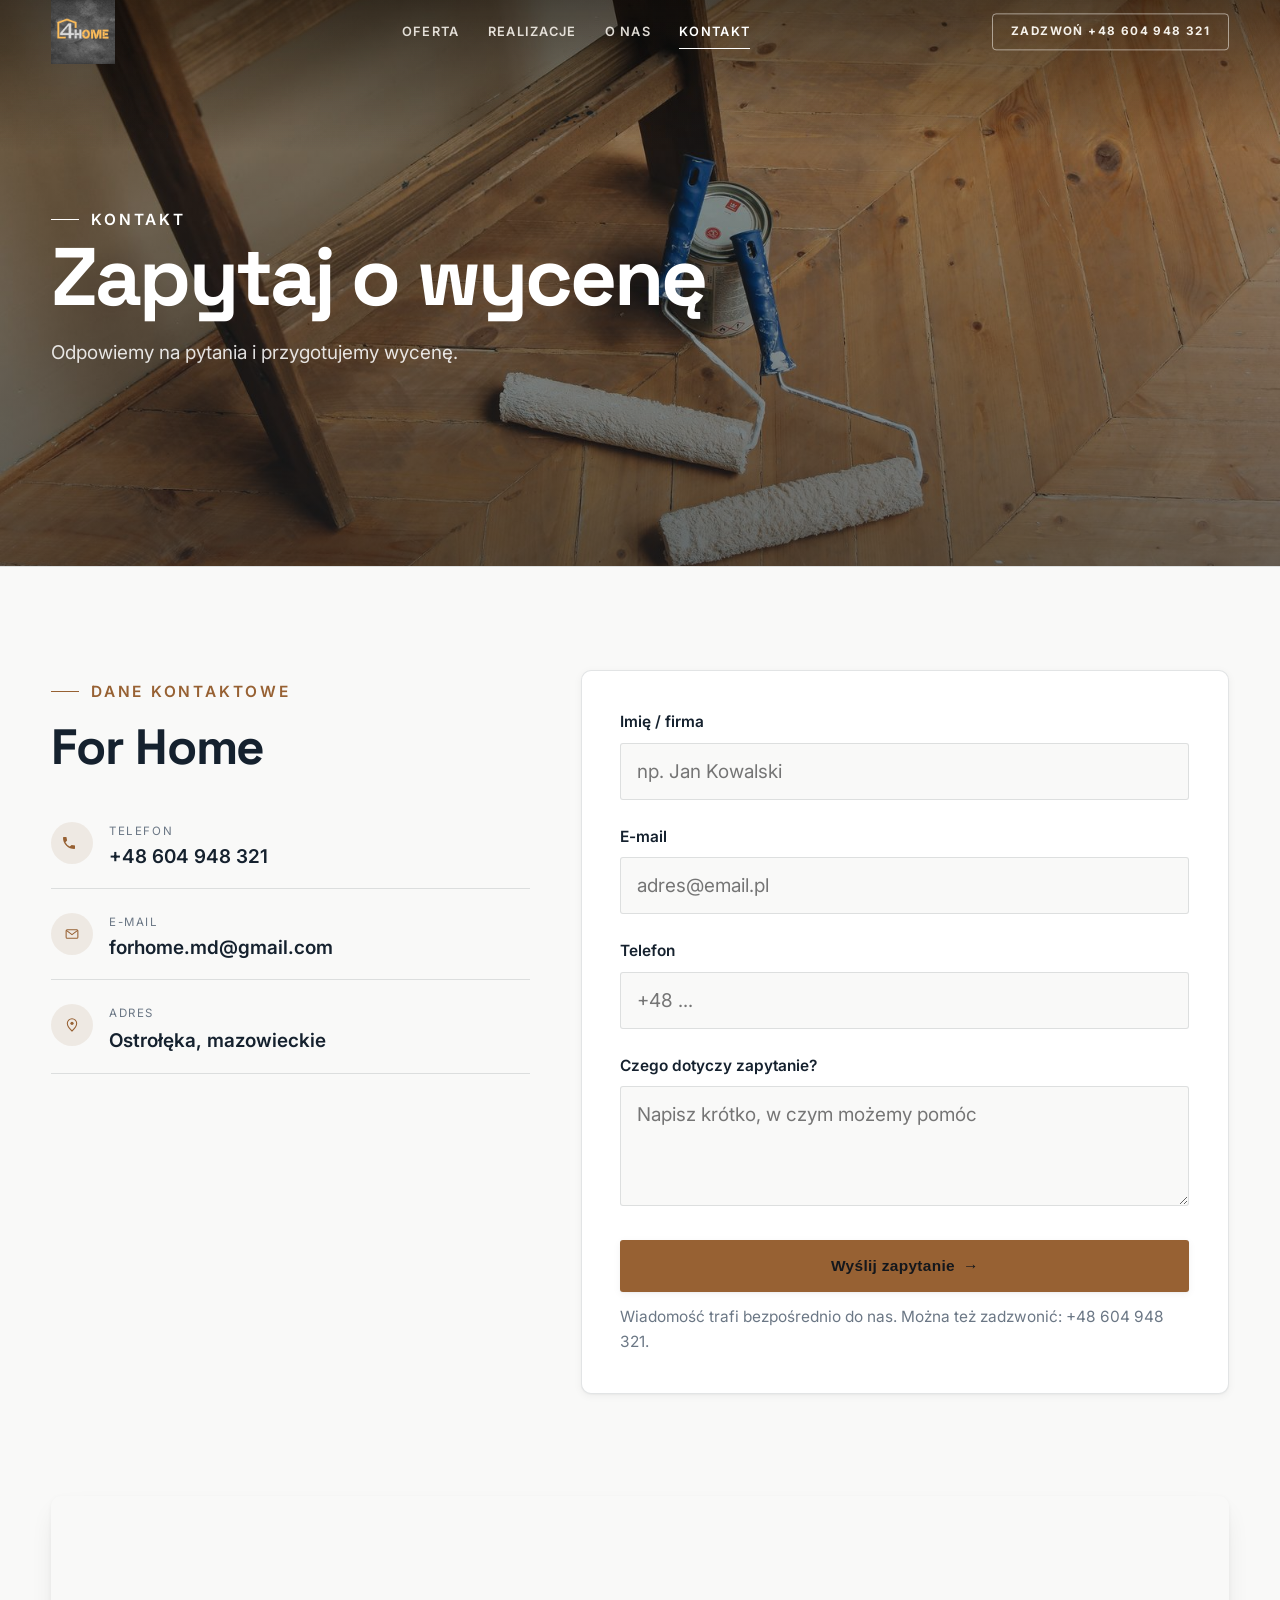
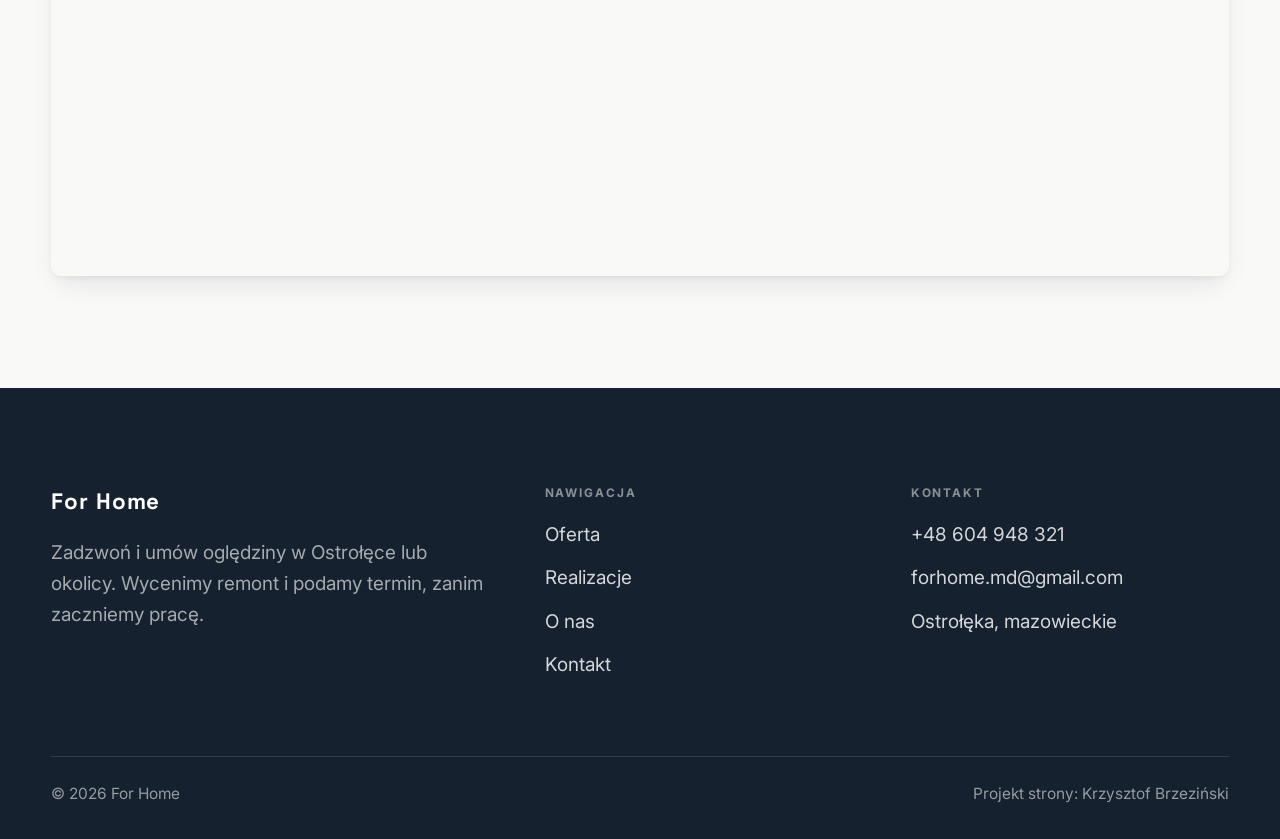
==== kontakt.html @ b2cbcea8 "Demo strony For Home - remonty i wykończenia wnętrz (Ostrołęka)" ====
<!DOCTYPE html>
<html lang="pl">
<head>
<meta charset="UTF-8">
<meta name="viewport" content="width=device-width, initial-scale=1.0">
<title>Kontakt - For Home</title>
<meta name="description" content="Kontakt For Home - Ostrołęka, mazowieckie">
<link rel="preconnect" href="https://fonts.googleapis.com">
<link rel="preconnect" href="https://fonts.gstatic.com" crossorigin>
<link href="https://fonts.googleapis.com/css2?family=Space+Grotesk:wght@500;600;700&family=Inter:wght@400;500;600&display=swap" rel="stylesheet">
<link rel="stylesheet" href="assets/styles.css">
</head>
<body>

<header class="nav">
  <div class="wrap nav-inner">
    <a class="brand brand-has-logo" href="index.html"><img class="brand-logo" src="img/logo.png" alt="For Home"></a>
    <nav class="nav-links">
      <a href="oferta.html">Oferta</a>
      <a href="realizacje.html">Realizacje</a>
      <a href="o-nas.html">O nas</a>
      <a href="kontakt.html" class="active">Kontakt</a>
      <a href="tel:+48604948321" class="btn btn-accent">Zadzwoń +48 604 948 321</a>
    </nav>
    <button class="nav-toggle" aria-label="Menu"><span></span><span></span><span></span></button>
  </div>
</header>

<section class="pagehead">
  <img src="img/g5.jpg" alt="For Home - Zapytaj o wycenę">
  <div class="wrap">
    <span class="eyebrow">Kontakt</span>
    <h1>Zapytaj o wycenę</h1>
    <p>Odpowiemy na pytania i przygotujemy wycenę.</p>
  </div>
</section>
<section>
  <div class="wrap contact-grid">
    <div class="reveal">
      <span class="eyebrow">Dane kontaktowe</span>
      <h2 style="margin:var(--space-4) 0 var(--space-6)">For Home</h2>
      <div class="info-list">
        <div class="info-row"><div class="ic"><svg class="ico-tel" width="16" height="16" viewBox="0 0 24 24" fill="none" aria-hidden="true"><path d="M6.6 10.8a15.5 15.5 0 0 0 6.6 6.6l2.2-2.2a1 1 0 0 1 1-.24 11.4 11.4 0 0 0 3.6.58 1 1 0 0 1 1 1V20a1 1 0 0 1-1 1A17 17 0 0 1 3 4a1 1 0 0 1 1-1h3.5a1 1 0 0 1 1 1c0 1.25.2 2.46.58 3.6a1 1 0 0 1-.25 1l-2.23 2.2Z" fill="currentColor"/></svg></div><div><div class="lbl">Telefon</div><a class="val" href="tel:+48604948321">+48 604 948 321</a></div></div>
        <div class="info-row"><div class="ic"><svg class="ico-mail" width="16" height="16" viewBox="0 0 24 24" fill="none" aria-hidden="true"><rect x="3.2" y="5.5" width="17.6" height="13" rx="1.6" stroke="currentColor" stroke-width="1.6"/><path d="M4 7l8 6 8-6" stroke="currentColor" stroke-width="1.6" stroke-linecap="round" stroke-linejoin="round"/></svg></div><div><div class="lbl">E-mail</div><a class="val" href="mailto:forhome.md@gmail.com">forhome.md@gmail.com</a></div></div>
        <div class="info-row"><div class="ic"><svg class="ico-pin" width="16" height="16" viewBox="0 0 24 24" fill="none" aria-hidden="true"><path d="M12 21s7-6.1 7-11.5A7 7 0 0 0 5 9.5C5 14.9 12 21 12 21Z" stroke="currentColor" stroke-width="1.6" fill="none"/><circle cx="12" cy="9.5" r="2.4" fill="currentColor"/></svg></div><div><div class="lbl">Adres</div><div class="val">Ostrołęka, mazowieckie</div></div></div>
      </div>
    </div>
    <div class="reveal">
      <form class="form" action="https://formsubmit.co/forhome.md@gmail.com" method="POST">
        <input type="hidden" name="_subject" value="Zapytanie ze strony For Home">
        <input type="hidden" name="_captcha" value="false">
        <input type="hidden" name="_template" value="table">
        <div class="fld"><label for="name">Imię / firma</label><input id="name" name="name" type="text" placeholder="np. Jan Kowalski" required></div>
        <div class="fld"><label for="email">E-mail</label><input id="email" name="email" type="email" placeholder="adres@email.pl" required></div>
        <div class="fld"><label for="phone">Telefon</label><input id="phone" name="phone" type="tel" placeholder="+48 ..."></div>
        <div class="fld"><label for="msg">Czego dotyczy zapytanie?</label><textarea id="msg" name="message" placeholder="Napisz krótko, w czym możemy pomóc" required></textarea></div>
        <button type="submit" class="btn btn-accent" style="width:100%;justify-content:center">Wyślij zapytanie <span class="arr">→</span></button>
        <p class="note">Wiadomość trafi bezpośrednio do nas. Można też zadzwonić: +48 604 948 321.</p>
      </form>
    </div>
  </div>
</section>
<section style="padding-top:0">
  <div class="wrap reveal">
    <iframe class="map" title="For Home - Ostrołęka" src="https://maps.google.com/maps?q=For%20Home%20Ostro%C5%82%C4%99ka&z=15&output=embed" loading="lazy" referrerpolicy="no-referrer-when-downgrade"></iframe>
  </div>
</section>

<footer>
  <div class="wrap">
    <div class="foot-grid">
      <div class="foot-brand">
        <div class="name">For Home</div>
        <p>Zadzwoń i umów oględziny w Ostrołęce lub okolicy. Wycenimy remont i podamy termin, zanim zaczniemy pracę.</p>
      </div>
      <div class="foot-col">
        <h4>Nawigacja</h4>
        <a href="oferta.html">Oferta</a>
        <a href="realizacje.html">Realizacje</a>
        <a href="o-nas.html">O nas</a>
        <a href="kontakt.html">Kontakt</a>
      </div>
      <div class="foot-col">
        <h4>Kontakt</h4>
        <a href="tel:+48604948321">+48 604 948 321</a>
        <a href="mailto:forhome.md@gmail.com">forhome.md@gmail.com</a>
        <p>Ostrołęka, mazowieckie</p>
      </div>
    </div>
    <div class="foot-bot">
      <span>© 2026 For Home</span>
      <span>Projekt strony: Krzysztof Brzeziński</span>
    </div>
  </div>
</footer>
<div class="sticky-call"><a class="sc-call" href="tel:+48604948321"><svg class="ico-tel" width="16" height="16" viewBox="0 0 24 24" fill="none" aria-hidden="true"><path d="M6.6 10.8a15.5 15.5 0 0 0 6.6 6.6l2.2-2.2a1 1 0 0 1 1-.24 11.4 11.4 0 0 0 3.6.58 1 1 0 0 1 1 1V20a1 1 0 0 1-1 1A17 17 0 0 1 3 4a1 1 0 0 1 1-1h3.5a1 1 0 0 1 1 1c0 1.25.2 2.46.58 3.6a1 1 0 0 1-.25 1l-2.23 2.2Z" fill="currentColor"/></svg> Zadzwoń</a><a class="sc-quote" href="kontakt.html">Bezpłatna wycena</a></div>

<script src="assets/main.js"></script>
</body>
</html>
---- assets/styles.css ----
/* ============================================================
   STOLBASZ — premium, architektoniczny B2B fit-out
   Jasna paleta, zero brązu. System wg premium-web-craft.
   Projekt strony: Krzysztof Brzeziński
   ============================================================ */

:root{
  /* PALETA — jasna, architektoniczna, chłodna */
  --paper:#F4F6F8;          /* główne tło */
  --paper-2:#E7EBEF;        /* sekcje alternatywne (chłodny jasny szary) */
  --paper-3:#E7EBEF;        /* delikatne wypełnienia */
  --ink:#15212E;            /* tekst główny — chłodny grafit */
  --ink-soft:#243443;       /* nagłówki drugorzędne */
  --muted:#6B7785;          /* tekst poboczny */
  --line:rgba(21,33,46,.12);/* hairline */
  --accent:#E8A317;         /* stonowany petrol-slate — jedyny akcent */
  --accent-d:#C9870C;
  --accent-soft:rgba(232,163,23,.10);
  --dark:#15212E;           /* sekcje ciemne (stopka/CTA) */

  /* ODSTĘPY — skala 4/8 */
  --space-1:4px; --space-2:8px; --space-3:12px; --space-4:16px; --space-5:24px;
  --space-6:32px; --space-7:48px; --space-8:64px; --space-9:96px; --space-10:128px;

  /* TYPOGRAFIA — fluid clamp() (skala podbita 16.07.2026: większe, czytelniejsze litery — uwaga Adama) */
  --text-sm:clamp(.9rem,.87rem + .12vw,1rem);
  --text-base:clamp(1.08rem,1.04rem + .18vw,1.2rem);
  --text-lg:clamp(1.24rem,1.15rem + .34vw,1.44rem);
  --text-h3:clamp(1.34rem,1.22rem + .55vw,1.66rem);
  --text-h2:clamp(2.1rem,1.66rem + 2.1vw,3.1rem);
  --text-h1:clamp(2.9rem,2.1rem + 4vw,5.1rem);

  /* PROMIENIE — architektoniczne, raczej ostre */
  --r-sm:3px; --r-md:6px; --r-lg:10px;

  /* RUCH */
  --ease:cubic-bezier(.25,.46,.45,.94); --dur:.24s;

  /* CIENIE — miękkie, warstwowe */
  --sh-sm:0 1px 2px rgba(16,24,32,.04), 0 2px 8px rgba(16,24,32,.05);
  --sh-md:0 2px 6px rgba(16,24,32,.05), 0 12px 28px -8px rgba(16,24,32,.12);
  --sh-lg:0 6px 14px rgba(16,24,32,.07), 0 26px 56px -18px rgba(16,24,32,.22);

  --hairline:1px solid var(--line);

  --font-display:'Space Grotesk','Inter',sans-serif;
  --font-body:'Inter',sans-serif;
}

*{box-sizing:border-box;margin:0;padding:0}
html{scroll-behavior:smooth}
body{
  font-family:var(--font-body);
  font-size:var(--text-base);
  line-height:1.65;
  color:var(--ink);
  background:var(--paper);
  -webkit-font-smoothing:antialiased;
  text-rendering:optimizeLegibility;
}
img{max-width:100%;display:block}
a{color:inherit;text-decoration:none}

.wrap{width:min(92%,1180px);margin-inline:auto}
section{padding-block:clamp(52px,6.5vw,96px)}

h1,h2,h3{font-family:var(--font-display);font-weight:700;line-height:1.08;letter-spacing:-.02em;color:var(--ink)}
h1{font-size:var(--text-h1);letter-spacing:-.035em}
h2{font-size:var(--text-h2);letter-spacing:-.025em}
h3{font-size:var(--text-h3)}
p{max-width:65ch}

.eyebrow{
  font-family:var(--font-body);
  font-size:var(--text-sm);
  font-weight:600;
  letter-spacing:.18em;
  text-transform:uppercase;
  color:var(--accent);
  display:inline-flex;align-items:center;gap:var(--space-3);
}
.eyebrow::before{content:"";width:28px;height:1px;background:var(--accent);display:inline-block}

.muted{color:var(--muted)}
.lead{font-size:var(--text-lg);line-height:1.55;color:var(--ink-soft);max-width:50ch}

/* ---------- BUTTONS ---------- */
.btn{
  display:inline-flex;align-items:center;gap:var(--space-2);
  font-weight:600;font-size:var(--text-sm);letter-spacing:.02em;
  padding:var(--space-4) var(--space-6);
  border-radius:var(--r-sm);
  transition:transform var(--dur) var(--ease),box-shadow var(--dur) var(--ease),background var(--dur) var(--ease);
  cursor:pointer;border:1px solid transparent;
}
.btn-accent{background:var(--accent);color:#fff;box-shadow:var(--sh-sm)}
.btn-accent:hover{background:var(--accent-d);transform:translateY(-2px);box-shadow:var(--sh-md)}
.btn-accent:active{transform:translateY(0);box-shadow:var(--sh-sm)}
.btn-ghost{background:transparent;color:var(--ink);border-color:var(--line)}
.btn-ghost:hover{border-color:var(--accent);color:var(--accent);transform:translateY(-2px)}
.btn-light{background:#fff;color:var(--ink);box-shadow:var(--sh-sm)}
.btn-light:hover{transform:translateY(-2px);box-shadow:var(--sh-md)}
.btn .arr{transition:transform var(--dur) var(--ease)}
.btn:hover .arr{transform:translateX(4px)}

/* ---------- NAV ---------- */
.nav{
  position:sticky;top:0;z-index:50;
  background:color-mix(in srgb,var(--paper) 88%,transparent);
  backdrop-filter:saturate(140%) blur(10px);
  border-bottom:var(--hairline);
}
.nav-inner{display:flex;align-items:center;justify-content:space-between;height:72px}
.brand{display:flex;flex-direction:column;line-height:1}
.brand .name{font-family:var(--font-display);font-weight:800;font-size:1.35rem;letter-spacing:.04em}
.brand .sub{font-size:.62rem;letter-spacing:.34em;text-transform:uppercase;color:var(--muted);margin-top:5px}
.nav-links{display:flex;align-items:center;gap:var(--space-6)}
.nav-links a{font-size:var(--text-sm);font-weight:500;color:var(--ink-soft);position:relative;padding-block:4px;transition:color var(--dur) var(--ease)}
.nav-links a::after{content:"";position:absolute;left:0;bottom:0;width:0;height:1.5px;background:var(--accent);transition:width var(--dur) var(--ease)}
.nav-links a:hover,.nav-links a.active{color:var(--ink)}
.nav-links a:hover::after,.nav-links a.active::after{width:100%}
.nav-links .btn{padding:var(--space-2) var(--space-5)}
/* przyciski w nav: właściwy kolor (przebij .nav-links a) + bez podkreślenia */
.nav-links a.btn-accent{color:#fff}
.nav-links a.btn-ghost,.nav-links a.btn-light{color:var(--ink)}
.nav-links a.btn::after{display:none}
.nav-toggle{display:none;background:none;border:none;cursor:pointer;flex-direction:column;gap:5px;padding:8px}
.nav-toggle span{width:24px;height:2px;background:var(--ink);transition:var(--dur)}

/* ---------- HERO (split) ---------- */
.hero{position:relative;overflow:hidden;border-bottom:var(--hairline)}
.hero-grid{display:grid;grid-template-columns:1.05fr .95fr;gap:clamp(24px,4vw,60px);align-items:center;
  padding-block:clamp(36px,4.5vw,64px)}
.hero-copy .eyebrow{margin-bottom:var(--space-5)}
.hero-copy h1{margin-bottom:var(--space-5)}
.hero-copy .lead{margin-bottom:var(--space-7)}
.hero-actions{display:flex;flex-wrap:wrap;gap:var(--space-4)}
.hero-art{position:relative;aspect-ratio:4/3;border-radius:var(--r-lg);overflow:hidden;box-shadow:var(--sh-lg)}
.hero-art img{width:100%;height:100%;object-fit:cover}
.hero-art::after{content:"";position:absolute;inset:0;background:linear-gradient(180deg,transparent 55%,rgba(18,24,28,.28))}
.hero-badge{position:absolute;left:var(--space-5);bottom:var(--space-5);z-index:2;
  background:rgba(252,252,251,.94);backdrop-filter:blur(4px);
  border-radius:var(--r-md);padding:var(--space-4) var(--space-5);box-shadow:var(--sh-md);max-width:78%}
.hero-badge strong{display:block;font-family:var(--font-display);font-size:1rem;letter-spacing:-.01em}
.hero-badge span{font-size:var(--text-sm);color:var(--muted)}

/* ---------- HERO duży / kinowy (strona główna) ---------- */
.hero-cine{position:relative;min-height:clamp(560px,82vh,840px);min-height:clamp(560px,82svh,840px);display:flex;align-items:center;overflow:hidden;border-bottom:var(--hairline)}
.hero-cine>img{position:absolute;inset:0;width:100%;height:100%;object-fit:cover;z-index:0}
.hero-cine::after{content:"";position:absolute;inset:0;z-index:1;
  background:linear-gradient(95deg,rgba(13,18,23,.86) 0%,rgba(13,18,23,.64) 32%,rgba(13,18,23,.24) 62%,rgba(13,18,23,.04) 100%)}
.hero-cine .wrap{position:relative;z-index:2;padding-block:var(--space-8)}
.hero-cine .hero-copy{max-width:660px}
.hero-cine .eyebrow{color:#fff;margin-bottom:var(--space-5)}
.hero-cine .eyebrow::before{background:#fff}
.hero-cine h1{color:#fff;margin-bottom:var(--space-5);font-size:clamp(2.9rem,2rem + 4.4vw,5.2rem)}
.hero-cine .lead{color:rgba(255,255,255,.92);max-width:48ch;margin-bottom:var(--space-7)}
.hero-cine .hero-actions{display:flex;flex-wrap:wrap;gap:var(--space-4)}
@media(max-width:680px){
  .hero-cine{min-height:clamp(520px,76vh,640px);min-height:clamp(520px,76svh,640px);align-items:flex-end}
  .hero-cine::after{background:linear-gradient(0deg,rgba(13,18,23,.9) 6%,rgba(13,18,23,.45) 55%,rgba(13,18,23,.25) 100%)}
  .hero-cine .wrap{padding-bottom:var(--space-9)}
}

/* full-bleed hero variant (podstrony) */
.pagehead{position:relative;min-height:46vh;min-height:46svh;display:flex;align-items:flex-end;overflow:hidden;border-bottom:var(--hairline)}
.pagehead img{position:absolute;inset:0;width:100%;height:100%;object-fit:cover}
.pagehead::after{content:"";position:absolute;inset:0;background:linear-gradient(180deg,rgba(18,24,28,.25),rgba(18,24,28,.62))}
.pagehead .wrap{position:relative;z-index:2;padding-block:var(--space-9);color:#fff}
.pagehead h1{color:#fff;max-width:18ch}
.pagehead .eyebrow{color:#fff}
.pagehead .eyebrow::before{background:#fff}
.pagehead p{color:rgba(255,255,255,.86);margin-top:var(--space-4);max-width:54ch}

/* ---------- STRIP (pasek skrótów / liczby) ---------- */
.strip{background:var(--dark);color:#fff}
.strip .wrap{display:grid;grid-template-columns:repeat(4,1fr);gap:var(--space-6);padding-block:var(--space-8)}
.strip .item .k{font-family:var(--font-display);font-size:clamp(1.6rem,1.2rem + 1.4vw,2.4rem);font-weight:800;letter-spacing:-.02em;color:#fff}
.strip .item .v{font-size:var(--text-sm);color:rgba(255,255,255,.66);margin-top:var(--space-2);line-height:1.45}
.strip .item{border-left:2px solid var(--accent);padding-left:var(--space-5)}

/* ---------- SECTION HEAD ---------- */
.head{max-width:48rem;margin-bottom:var(--space-8)}
.head.center{margin-inline:auto;text-align:center}
.head .eyebrow{margin-bottom:var(--space-4)}
.head h2{margin-bottom:var(--space-4)}
.head p{color:var(--muted);font-size:var(--text-lg);line-height:1.55}
.head.center p{margin-inline:auto}

/* ---------- INTRO SPLIT ---------- */
.split{display:grid;grid-template-columns:.92fr 1.08fr;gap:clamp(28px,5vw,80px);align-items:center}
.split.rev{grid-template-columns:1.08fr .92fr}
.split.rev .split-art{order:-1}
.split-art{position:relative;aspect-ratio:5/4;border-radius:var(--r-lg);overflow:hidden;box-shadow:var(--sh-lg)}
.split-art img{width:100%;height:100%;object-fit:cover}
.split-copy h2{margin-bottom:var(--space-5)}
.split-copy p+p{margin-top:var(--space-4)}
.split-copy .btn{margin-top:var(--space-6)}

/* ---------- SERVICES (zakres) ---------- */
.svc-grid{display:grid;grid-template-columns:repeat(auto-fit,minmax(280px,1fr));gap:var(--space-5)}
.svc{background:#fff;border:var(--hairline);border-radius:var(--r-md);padding:var(--space-7) var(--space-6);
  transition:transform var(--dur) var(--ease),box-shadow var(--dur) var(--ease),border-color var(--dur) var(--ease);
  position:relative;overflow:hidden}
.svc::before{content:"";position:absolute;left:0;top:0;width:3px;height:0;background:var(--accent);transition:height var(--dur) var(--ease)}
.svc:hover{transform:translateY(-4px);box-shadow:var(--sh-md);border-color:transparent}
.svc:hover::before{height:100%}
.svc .ic{font-family:var(--font-display);font-size:.8rem;font-weight:700;letter-spacing:.12em;color:var(--accent);margin-bottom:var(--space-4)}
.svc h3{margin-bottom:var(--space-3);font-size:1.22rem}
.svc p{color:var(--muted);font-size:var(--text-base);line-height:1.6}

/* big detailed service rows */
.svc-row{display:grid;grid-template-columns:.8fr 1.2fr;gap:clamp(20px,4vw,60px);align-items:center;padding-block:var(--space-8)}
.svc-row+.svc-row{border-top:var(--hairline)}
.svc-row.rev{grid-template-columns:1.2fr .8fr}
.svc-row.rev .svc-row-art{order:-1}
.svc-row-art{aspect-ratio:4/3;border-radius:var(--r-md);overflow:hidden;box-shadow:var(--sh-md)}
.svc-row-art img{width:100%;height:100%;object-fit:cover}
.svc-row h3{font-size:1.5rem;margin-bottom:var(--space-4)}
.svc-row .num{font-family:var(--font-display);font-size:.85rem;font-weight:700;letter-spacing:.14em;color:var(--accent);display:block;margin-bottom:var(--space-3)}
.svc-row ul{list-style:none;margin-top:var(--space-4);display:flex;flex-direction:column;gap:var(--space-2)}
.svc-row li{position:relative;padding-left:var(--space-5);color:var(--muted);font-size:var(--text-base)}
.svc-row li::before{content:"";position:absolute;left:0;top:.62em;width:8px;height:1px;background:var(--accent)}

/* ---------- GALLERY (realizacje) ---------- */
.gallery{display:grid;grid-template-columns:repeat(12,1fr);gap:var(--space-4);grid-auto-rows:200px}
/* GALERIA MASONRY — pionowe zdjęcia (portrety beauty/wellness) bez przycinania: kolumny, height auto */
.gallery-masonry{column-count:3;column-gap:var(--space-4)}
@media(max-width:900px){.gallery-masonry{column-count:2}}
@media(max-width:560px){.gallery-masonry{column-count:1}}
.gallery-masonry .m-tile{break-inside:avoid;margin:0 0 var(--space-4);padding:0;position:relative;overflow:hidden;border-radius:var(--r-md);border:1px solid var(--line)}
.gallery-masonry .m-tile img{width:100%;height:auto;display:block}
.gallery-masonry .m-tile .cap{position:absolute;left:0;right:0;bottom:0;padding:var(--space-4);color:#fff;background:linear-gradient(0deg,rgba(0,0,0,.55),transparent);font-size:var(--text-sm)}
.gallery-masonry .m-tile .cap small{display:block;font-weight:400;opacity:.78;letter-spacing:.04em;text-transform:uppercase;font-size:.66rem;margin-top:3px}
.tile{position:relative;overflow:hidden;border-radius:var(--r-md);box-shadow:var(--sh-sm);
  transition:transform var(--dur) var(--ease),box-shadow var(--dur) var(--ease)}
.tile img{width:100%;height:100%;object-fit:cover;transition:transform .6s var(--ease)}
.tile:hover{box-shadow:var(--sh-md)}
.tile:hover img{transform:scale(1.05)}
.tile .cap{position:absolute;left:0;right:0;bottom:0;padding:var(--space-5) var(--space-4) var(--space-4);
  background:linear-gradient(transparent,rgba(18,24,28,.78));color:#fff;
  font-size:var(--text-sm);font-weight:600;letter-spacing:.01em;
  opacity:0;transform:translateY(8px);transition:var(--dur) var(--ease)}
.tile:hover .cap{opacity:1;transform:translateY(0)}
.tile .cap small{display:block;font-weight:400;opacity:.78;letter-spacing:.04em;text-transform:uppercase;font-size:.66rem;margin-top:3px}
/* bento spans */
.t-wide{grid-column:span 6}
.t-tall{grid-column:span 6;grid-row:span 2}
.t-std{grid-column:span 6}
.t-third{grid-column:span 4}
.t-two3{grid-column:span 8}

/* ---------- TRUST / WIARYGODNOŚĆ ---------- */
.trust{background:var(--paper-2)}
.trust-grid{display:grid;grid-template-columns:repeat(auto-fit,minmax(240px,1fr));gap:var(--space-5);margin-top:var(--space-7)}
.trust-card{background:#fff;border-radius:var(--r-md);padding:var(--space-7) var(--space-6);box-shadow:var(--sh-sm);border-top:3px solid var(--accent)}
.trust-card .big{font-family:var(--font-display);font-size:clamp(1.8rem,1.3rem + 1.6vw,2.6rem);font-weight:800;letter-spacing:-.02em;color:var(--ink);line-height:1}
.trust-card h3{font-size:1.12rem;margin:var(--space-3) 0 var(--space-2)}
.trust-card p{color:var(--muted);font-size:var(--text-base);line-height:1.55}

/* ---------- CTA band ---------- */
.cta{background:var(--dark);color:#fff;position:relative;overflow:hidden}
.cta .wrap{display:grid;grid-template-columns:1.4fr .6fr;gap:var(--space-7);align-items:center;position:relative;z-index:2}
.cta h2{color:#fff;max-width:20ch}
.cta p{color:rgba(255,255,255,.74);margin-top:var(--space-4)}
.cta-actions{display:flex;flex-direction:column;gap:var(--space-3);align-items:flex-start}
.cta::before{content:"";position:absolute;right:-80px;top:-80px;width:360px;height:360px;border-radius:50%;
  background:radial-gradient(circle,var(--accent-soft),transparent 70%)}

/* ---------- CONTACT ---------- */
.contact-grid{display:grid;grid-template-columns:.85fr 1.15fr;gap:clamp(28px,4vw,56px);align-items:start}
.info-list{display:flex;flex-direction:column;gap:var(--space-2)}
.info-row{display:flex;gap:var(--space-4);align-items:flex-start;padding-block:var(--space-4);border-bottom:var(--hairline)}
.info-row .ic{flex:none;width:42px;height:42px;display:grid;place-items:center;border-radius:50%;
  background:var(--accent-soft);color:var(--accent);font-size:1.05rem}
.info-row .lbl{font-size:.72rem;letter-spacing:.14em;text-transform:uppercase;color:var(--muted)}
.info-row .val{font-weight:600;font-size:var(--text-base);margin-top:2px}
.info-row a.val:hover{color:var(--accent)}
.map{border:none;border-radius:var(--r-lg);box-shadow:var(--sh-md);width:100%;height:100%;min-height:380px;filter:grayscale(.2) contrast(1.02)}
.form{background:#fff;border:var(--hairline);border-radius:var(--r-lg);padding:clamp(24px,3vw,40px);box-shadow:var(--sh-sm)}
.form .fld{margin-bottom:var(--space-5)}
.form label{display:block;font-size:var(--text-sm);font-weight:600;margin-bottom:var(--space-2)}
.form input,.form textarea{width:100%;font-family:inherit;font-size:var(--text-base);color:var(--ink);
  padding:var(--space-4);border:var(--hairline);border-radius:var(--r-sm);background:var(--paper);transition:border-color var(--dur)}
.form input:focus,.form textarea:focus{outline:none;border-color:var(--accent);background:#fff}
.form textarea{resize:vertical;min-height:120px}
.form .note{font-size:var(--text-sm);color:var(--muted);margin-top:var(--space-3)}

/* ---------- FOOTER ---------- */
footer{background:var(--dark);color:#fff;padding-block:var(--space-9) var(--space-6)}
.foot-grid{display:grid;grid-template-columns:1.4fr 1fr 1fr;gap:var(--space-7);margin-bottom:var(--space-8)}
.foot-brand .name{font-family:var(--font-display);font-weight:800;font-size:1.4rem;letter-spacing:.04em}
.foot-brand p{color:rgba(255,255,255,.62);margin-top:var(--space-4);font-size:var(--text-base);max-width:38ch}
.foot-col h4{font-size:.74rem;letter-spacing:.16em;text-transform:uppercase;color:rgba(255,255,255,.5);margin-bottom:var(--space-4)}
.foot-col a,.foot-col p{display:block;color:rgba(255,255,255,.82);font-size:var(--text-base);margin-bottom:var(--space-3)}
.foot-col a:hover{color:#fff}
.foot-bot{border-top:1px solid rgba(255,255,255,.12);padding-top:var(--space-5);display:flex;justify-content:space-between;flex-wrap:wrap;gap:var(--space-3);
  font-size:var(--text-sm);color:rgba(255,255,255,.55)}
.foot-bot a:hover{color:#fff}

/* ---------- REVEAL ---------- */
.reveal{opacity:0;transform:translateY(22px);transition:opacity .6s var(--ease),transform .6s var(--ease)}
.reveal.in{opacity:1;transform:none}

/* ---------- RESPONSIVE ---------- */
@media(max-width:920px){
  .hero-grid,.split,.split.rev,.svc-row,.svc-row.rev,.cta .wrap,.contact-grid,.foot-grid{grid-template-columns:1fr}
  .split.rev .split-art,.svc-row.rev .svc-row-art{order:0}
  .hero-art{aspect-ratio:16/10;max-height:420px}
  .strip .wrap{grid-template-columns:repeat(2,1fr);gap:var(--space-7)}
  .gallery{grid-auto-rows:180px}
  .t-wide,.t-tall,.t-std,.t-third,.t-two3{grid-column:span 6}
  .t-tall{grid-row:span 1}
  .cta-actions{flex-direction:row;flex-wrap:wrap}
  .foot-grid{gap:var(--space-6)}
}
@media(max-width:680px){
  .nav-links{position:fixed;inset:72px 0 auto 0;background:var(--paper);flex-direction:column;align-items:stretch;
    gap:0;padding:var(--space-4) 6%;border-bottom:var(--hairline);box-shadow:var(--sh-md);
    transform:translateY(-120%);transition:transform var(--dur) var(--ease)}
  .nav-links.open{transform:translateY(0)}
  .nav-links a{padding-block:var(--space-4);border-bottom:var(--hairline)}
  .nav-links .btn{margin-top:var(--space-3);justify-content:center}
  .nav-toggle{display:flex}
  .strip .wrap{grid-template-columns:1fr}
  .gallery{grid-template-columns:repeat(6,1fr)}
  .foot-grid{grid-template-columns:1fr}
}
@media(prefers-reduced-motion:reduce){
  *{animation-duration:.01ms!important;transition:none!important}
  .reveal{opacity:1!important;transform:none!important}
  html{scroll-behavior:auto}
}

/* ============================================================
   PREMIUM LAYER — destylat deep-researchu branż (anty-AI, spokój).
   Zmienne STOLBASZ (--accent/--ink/--paper/--line/--dark). Ruch ledwo
   zauważalny, krzywa cubic-bezier(.16,.84,.44,1); prefers-reduced-motion
   pokryte blanketem wyżej. Karty hairline zamiast cieni = #1 sygnał „nie-AI".
   ============================================================ */

/* więcej oddechu między sekcjami (liderzy: 110-130px) */
section{padding-block:clamp(64px,8vw,128px)}

/* 1) Aksamitny reveal — dłuższa, miękka krzywa zamiast „skoku" */
.reveal{transition:opacity .9s cubic-bezier(.16,.84,.44,1),transform .9s cubic-bezier(.16,.84,.44,1);will-change:opacity,transform}
/* stagger TYLKO w galerii (tam pozycja = porządek dzieci) */
.gallery .reveal:nth-child(2){transition-delay:.07s}
.gallery .reveal:nth-child(3){transition-delay:.14s}
.gallery .reveal:nth-child(4){transition-delay:.21s}
.gallery .reveal:nth-child(5){transition-delay:.28s}
.gallery .reveal:nth-child(6){transition-delay:.35s}

/* 2) Hero STATYCZNY na .hero-cine — Ken Burns CAŁKIEM WYŁĄCZONY 26.06 (3. zgłoszenie Szymona).
   GENEZA: animowanie scale na <img> hero z teksturami (cegły/framugi) re-samplinguje obraz
   klatka po klatce → na części ekranów drobne drganie/shimmer = „heroshot się trzęsie".
   translateY usunięto wcześniej, scale-only + will-change/GPU NIE wystarczyły do GWARANCJI gładkości.
   Krzysztof zażądał pewności („make sure, że błąd się nie pojawi") > efekt. Zero animacji = 0% drgania.
   Delikatny zoom zostaje TYLKO w pełnoekranowych hero gastro/studio (hg-bg/hs-bg — tło, inny
   mechanizm, chwalone, nigdy nie zgłaszane). NIE wracać do KB na .hero-cine bez realnego testu
   na sprzęcie klienta — to ryzyko regresji „trzęsienia”. */
/* BEZPIECZNY "wow" na hero = jednorazowy FADE-IN (opacity), nie zoom.
   opacity nie dotyka bitmapy → gładkie na KAŻDYM zdjęciu/ekranie/GPU, zero ryzyka migotania.
   Geometryczny ruch (scale/translate) na .hero-cine jest ZAKAZANY (bramka pilnuje). */
@keyframes heroFade{from{opacity:0}to{opacity:1}}
.hero-cine>img{transform:none;animation:heroFade 1.1s ease-out both}

/* 3) Akcentowy hairline pod nagłówkiem sekcji, który „rysuje się" przy wejściu */
.head h2{position:relative;padding-bottom:18px}
.head h2::after{content:"";position:absolute;left:0;bottom:0;height:1px;width:0;background:var(--accent);transition:width 1s cubic-bezier(.16,.84,.44,1) .15s}
.head.center h2::after{left:50%;transform:translateX(-50%)}
.head.reveal.in h2::after,.head.center.reveal.in h2::after{width:54px}

/* 4) Karty HAIRLINE zamiast cieni/zaokrągleń (najmocniejszy anty-AI detal) */
.svc{background:transparent;border:1px solid var(--line);border-radius:var(--r-sm);box-shadow:none}
.svc:hover{box-shadow:none;border-color:var(--accent);transform:translateY(-3px)}
.trust-card{background:transparent;box-shadow:none;border:1px solid var(--line);border-top:2px solid var(--accent);border-radius:var(--r-sm)}
.tile{box-shadow:none;border-radius:var(--r-sm)}
.tile:hover{box-shadow:none}

/* 5) Sticky-nav kondensuje się po przewinięciu (sygnał dopracowania) */
.nav{transition:box-shadow .4s ease,background .4s ease}
.nav.is-stuck{box-shadow:0 1px 0 var(--line),0 14px 30px -24px rgba(0,0,0,.45)}
.nav-inner{transition:height .35s var(--ease)}
.nav.is-stuck .nav-inner{height:60px}

/* 6) MANIFESTO — pełnoekranowy cytat-bohater (zastępuje generyczne „Dlaczego my") */
.manifesto{background:var(--paper-2);text-align:center}
.manifesto .wrap{max-width:60rem}
.manifesto p{font-family:var(--font-display);font-style:italic;font-size:clamp(1.6rem,1rem + 2.4vw,2.8rem);line-height:1.32;color:var(--ink-soft);margin-inline:auto;max-width:26ch;position:relative;padding-top:var(--space-8)}
.manifesto p::before{content:"";position:absolute;top:0;left:50%;transform:translateX(-50%);width:54px;height:1px;background:var(--accent)}
.manifesto p span{color:var(--accent);font-style:italic}

/* 7) GATEWAYS — 3 duże bramy-zdjęcia (zamiast paska menu usług) */
.gateways{display:grid;grid-template-columns:repeat(3,1fr);gap:var(--space-4)}
.gateway{position:relative;aspect-ratio:3/4;overflow:hidden;border-radius:var(--r-sm);display:block}
.gateway img{width:100%;height:100%;object-fit:cover;transition:transform .8s var(--ease),filter .5s var(--ease)}
.gateway::after{content:"";position:absolute;inset:0;background:linear-gradient(180deg,transparent 38%,rgba(18,24,28,.74))}
.gateway:hover img{transform:scale(1.05);filter:brightness(1.05)}
.gateway .g-ttl{position:absolute;left:0;right:0;bottom:0;z-index:2;padding:var(--space-6) var(--space-5);color:#fff;font-family:var(--font-display);font-size:1.45rem;letter-spacing:-.01em;line-height:1.15}
.gateway .g-ttl small{display:block;font-family:var(--font-body);font-size:var(--text-sm);font-weight:400;opacity:.82;letter-spacing:.03em;margin-top:5px}
@media(max-width:760px){.gateways{grid-template-columns:1fr}.gateway{aspect-ratio:16/10}}

/* 8) LOGO klienta w nagłówku (gdy podane --logo) */
/* 52px domyślnie (feedback Bartka 06.07.2026: 40px ginęło, uwaga padła 3x; ~56px sprawdzone na żywym demie anna-borowiec-makeup) */
.brand-logo{height:64px;width:auto;max-width:300px;object-fit:contain;display:block}
.nav.is-stuck .brand-logo{height:52px}
@media(max-width:680px){.brand-logo{height:46px;max-width:210px}}


/* === RWD: nagłówki na wąskich ekranach (dodane 17.07.2026 razem z fixem clamp) ===
   Po przywróceniu działania clamp() dolna granica --text-h1 (2.9rem) rozpychała
   dokument przy długich polskich słowach na telefonach. Tu ją zjeżdżamy. */
@media (max-width:560px){
  :root{
    --text-h1:clamp(1.9rem, 1.15rem + 4.4vw, 2.7rem);
    --text-h2:clamp(1.5rem, 1rem + 3vw, 2.1rem);
  }
  .hero-cine h1{font-size:clamp(1.9rem, 1.15rem + 4.4vw, 2.7rem)}
  h1,h2{overflow-wrap:break-word}
}

/* === rodzina: fachowcy === */
/* ============================================================
   RODZINA: FACHOWCY (hydraulik/elektryk/remont/brukarstwo/ogrodzenia)
   Doklejane NA WIERZCH base.css. Dziedziczy paletę/fonty skórki (trade/elektryk).
   Filozofia: telefon-bohater + zaufanie + „bezpłatna wycena". Spokój, nie krzyk.
   (count-up i podwójny iframe mapy świadomie pominięte - krytyka blueprintu.)
   ============================================================ */

/* --- PROCES - oś „jak pracujemy" (podpis rodziny, czego nie ma w meblach) --- */
.proces{background:var(--paper-2)}
.proces-line{list-style:none;display:grid;grid-template-columns:repeat(4,1fr);gap:var(--space-5);position:relative;margin:0;padding:0}
.proces-line li{position:relative;padding-top:var(--space-7)}
.proces-line li::before{content:"";position:absolute;top:14px;left:0;right:0;height:1px;background:var(--line)}
.proces-line li:last-child::before{right:50%}
.proces-line li:first-child::before{left:50%}
.proces-line li::after{content:"";position:absolute;top:9px;left:calc(50% - 6px);width:11px;height:11px;border-radius:50%;background:var(--accent);box-shadow:0 0 0 4px var(--paper-2)}
.proces-line .pno{font-family:var(--font-display);font-weight:800;font-size:1.5rem;color:var(--accent);letter-spacing:-.02em;display:block;margin-bottom:var(--space-3);text-align:center}
.proces-line h3{font-size:1.1rem;margin-bottom:var(--space-2);text-align:center}
.proces-line p{color:var(--muted);font-size:var(--text-sm);line-height:1.5;text-align:center;max-width:26ch;margin-inline:auto}
@media(max-width:820px){
  .proces-line{grid-template-columns:1fr;gap:0}
  .proces-line li{padding:var(--space-5) 0 var(--space-5) var(--space-7)}
  .proces-line li::before{left:5px;right:auto;top:0;bottom:0;width:1px;height:auto}
  .proces-line li:first-child::before,.proces-line li:last-child::before{left:5px;right:auto}
  .proces-line li::after{top:var(--space-6);left:0}
  .proces-line .pno,.proces-line h3,.proces-line p{text-align:left;margin-inline:0}
}

/* --- OBSZAR DZIAŁANIA - lokalność (chipy z REALNEGO miasta, bez drugiego iframe) --- */
.obszar .head{text-align:center;margin-inline:auto}
.obszar .head .eyebrow{justify-content:center}
.obszar-list{list-style:none;display:flex;flex-wrap:wrap;justify-content:center;gap:var(--space-3);margin:0;padding:0;max-width:60rem;margin-inline:auto}
.obszar-list li{border:1px solid var(--line);border-radius:999px;padding:var(--space-2) var(--space-5);
  font-size:var(--text-sm);font-weight:600;color:var(--ink-soft);transition:border-color .24s var(--ease),color .24s var(--ease)}
.obszar-list li:hover{border-color:var(--accent);color:var(--accent)}
.obszar-list li.is-home{background:var(--accent);border-color:var(--accent);color:#fff}

/* --- STICKY-CALL - dolny pasek mobile (najważniejszy konwerter tej rodziny) --- */
.sticky-call{display:none}
@media(max-width:820px){
  .sticky-call{display:grid;grid-template-columns:1fr 1fr;gap:1px;position:fixed;left:0;right:0;bottom:0;z-index:90;
    background:var(--line);box-shadow:0 -6px 20px -10px rgba(0,0,0,.4)}
  .sticky-call a{padding:15px 8px;text-align:center;font-weight:700;font-size:.95rem;letter-spacing:.01em}
  .sc-call{background:var(--accent);color:#fff}
  .sc-quote{background:var(--paper);color:var(--ink)}
  body{padding-bottom:56px}
}

/* --- Blok „Awaria? Dzwoń” (opcjonalny, hydraulik/elektryk) --- */
.awaria{background:var(--dark);color:#fff}
.awaria .wrap{display:flex;flex-wrap:wrap;align-items:center;justify-content:space-between;gap:var(--space-5);padding-block:var(--space-7)}
.awaria h3{color:#fff;font-size:clamp(1.3rem,1rem + 1.2vw,1.8rem)}
.awaria p{color:rgba(255,255,255,.72);margin-top:var(--space-2)}
.awaria .btn-accent{white-space:nowrap}

/* === CERTYFIKATY / CZYM PRACUJEMY (gated: renderuje sie tylko gdy brief poda certy/marki/gwarancja) - mocny lever dla dekarzy === */
.auto-marki .marki-list{display:flex;flex-wrap:wrap;justify-content:center;gap:clamp(.8rem,2.5vw,1.6rem);list-style:none;margin:var(--space-7) 0 0;padding:0}
.auto-marki .marki-list li{font-family:var(--font-display);text-transform:uppercase;letter-spacing:.12em;font-weight:600;
  font-size:clamp(.82rem,1.5vw,1rem);color:var(--ink-soft);padding:.5rem 1rem;border:1px solid var(--line);border-radius:var(--r-sm)}
.marki-gwar{text-align:center;color:var(--muted);font-size:var(--text-sm);margin-top:var(--space-6)}

/* ============================================================
   FAZA 3 - OSOBNY UKŁAD FACHOWCY (research wf_e4ed63db + krytyka z policzonym WCAG). Doklejane na wierzch.
   Tożsamość: ZAUFANIE + DUŻY TELEFON + DOWÓD. Dwublok hero (zdjęcie | lity panel), bezpośrednio, solidnie.
   ============================================================ */

/* --- P0 KONTRAST: bursztyn jako TEKST na jasnym = 2.0 FAIL (policzone). Naprawy (bursztyn->ciemny tekst / ink). --- */
.btn-accent{color:#14171c}                                  /* bursztyn + ciemny tekst = 8.28 PASS */
.sticky-call .sc-call{color:#14171c}                        /* sticky bursztyn + ciemny tekst */
.obszar-list li.is-home{background:var(--ink);border-color:var(--ink);color:#fff}  /* było bursztyn+biel 2.17 -> ink+biel 16.29 */
.proces-line .pno{color:var(--ink-soft)}                    /* numery procesu: było bursztyn 2.0 -> ink-soft (czytelne); kropka osi zostaje bursztyn (grafika) */

/* --- Ikona telefonu (uzywana w hero hf-phone-num; nav styluje silnik NAV NOBU) --- */
.ico-tel{vertical-align:-2px;margin-right:.3em}

/* === HERO FACHOWCY: dwublok (zdjęcie | lity panel ink). Zdjęcie = PIERWSZE dziecko (blur-guard + mobilny stack). STATYCZNE. === */
.hero-fach{display:grid;grid-template-columns:1fr minmax(0,46%);min-height:clamp(540px,76vh,740px);min-height:clamp(540px,76svh,740px)}
.hf-photo{width:100%;height:100%;object-fit:cover;display:block;background:var(--paper-2)}  /* img = PIERWSZE dziecko sekcji (blur-guard); EAGER, bez animacji (zero janku) */
.hf-panel{order:-1;background:var(--ink);color:#fff;display:flex;flex-direction:column;justify-content:center;
  padding:clamp(2.2rem,5vw,4.5rem) clamp(1.6rem,4vw,3.6rem)}
.hf-kicker{font-family:var(--font-display);font-weight:700;text-transform:uppercase;letter-spacing:.14em;
  font-size:clamp(.74rem,1.4vw,.9rem);color:var(--accent)}
.hf-title{color:#fff;font-family:var(--font-display);font-weight:800;line-height:1.05;letter-spacing:-.01em;
  font-size:clamp(1.9rem,1.4rem + 2vw,3rem);margin:var(--space-3) 0 var(--space-5)}
.hf-phone{display:inline-flex;flex-direction:column;gap:.15rem;margin-bottom:var(--space-5);width:fit-content}
.hf-phone-lab{font-size:.74rem;text-transform:uppercase;letter-spacing:.14em;color:rgba(255,255,255,.66)}
.hf-phone-num{font-family:var(--font-display);font-weight:800;color:#fff;font-variant-numeric:tabular-nums;white-space:nowrap;
  font-size:clamp(2rem,1.4rem + 2.2vw,2.9rem);line-height:1;display:inline-flex;align-items:center}
.hf-phone-num .ico-tel{width:.7em;height:.7em;color:var(--accent);margin-right:.35em}   /* ikona bursztyn, cyfry białe */
.hf-phone:hover .hf-phone-num{color:var(--accent)}
.hf-actions{display:flex;flex-wrap:wrap;gap:var(--space-3)}
.hf-ghost{color:#fff;border-color:rgba(255,255,255,.45)}
.hf-trust{margin-top:var(--space-5);padding-top:var(--space-4);border-top:1px solid rgba(255,255,255,.16);
  color:rgba(255,255,255,.82);font-weight:600;font-size:var(--text-sm);letter-spacing:.01em}
@media(max-width:820px){
  .hero-fach{grid-template-columns:1fr;min-height:0}
  .hf-photo{aspect-ratio:16/10}
  .hf-panel{order:0;padding-block:clamp(2rem,7vw,3rem)}     /* DOM-order: zdjęcie na górze, panel pod */
}

/* === PROMISE BAR: zawsze-obecna sygnatura usługowa (anty recon-collapse) === */
.fach-promise{background:var(--paper-2);border-bottom:var(--hairline);padding-block:0}
.fach-promise .wrap{padding-block:var(--space-4)}
.fp-row{list-style:none;margin:0;padding:0;display:flex;flex-wrap:wrap;justify-content:center;align-items:center;gap:clamp(.6rem,2.4vw,2rem)}
.fp-row li{font-family:var(--font-display);font-weight:700;text-transform:uppercase;letter-spacing:.08em;
  font-size:clamp(.72rem,1.3vw,.85rem);color:var(--ink-soft);display:flex;align-items:center}
.fp-row li:not(:last-child)::after{content:"";width:6px;height:6px;border-radius:50%;background:var(--accent);margin-left:clamp(.6rem,2.4vw,2rem)}

/* === TRUST BAR (gated): jasne pasmo, cyfry INK (NIE bursztyn=2.0 FAIL), bursztyn jako kreska pod liczbą === */
.trust-bar{background:var(--paper);border-bottom:var(--hairline)}
.trust-bar .wrap{display:flex;flex-wrap:wrap;align-items:center;justify-content:center;gap:clamp(1rem,3vw,2.6rem);padding-block:var(--space-7)}
.tb-stats{display:flex;flex-wrap:wrap;gap:clamp(1rem,3vw,2.6rem)}
.tb-stat{display:flex;flex-direction:column;align-items:center;text-align:center;padding-bottom:var(--space-2);border-bottom:3px solid var(--accent)}
.tb-num{font-family:var(--font-display);font-weight:800;font-size:clamp(2rem,3vw,2.8rem);line-height:1;color:var(--ink);font-variant-numeric:tabular-nums}
.tb-lab{font-size:.74rem;text-transform:uppercase;letter-spacing:.08em;color:var(--muted);margin-top:.3rem}
.tb-google{font-weight:700;color:var(--ink);font-size:var(--text-base);background:var(--paper-2);border:var(--hairline);border-radius:999px;padding:.5rem 1.1rem;font-variant-numeric:tabular-nums}
.tb-seal{font-family:var(--font-display);font-weight:700;text-transform:uppercase;letter-spacing:.06em;font-size:.85rem;
  color:var(--ink);border:1px solid var(--accent);border-radius:var(--r-sm);padding:.5rem 1rem}

/* === LISTA USŁUG (zamiast bram-nastrojowych): konkret "co + zakres + wycena" === */
.fach-uslugi .fu-list{list-style:none;margin:var(--space-8) 0 0;padding:0;display:flex;flex-direction:column}
.fu-row{display:grid;grid-template-columns:minmax(11rem,1fr) 2fr auto;gap:clamp(1rem,3vw,2.5rem);align-items:center;
  padding-block:var(--space-5);border-top:1px solid var(--line)}
.fu-row:last-child{border-bottom:1px solid var(--line)}
.fu-name{font-family:var(--font-display);font-weight:700;font-size:1.15rem;color:var(--ink)}
.fu-desc{color:var(--muted);font-size:var(--text-sm);line-height:1.55}
.fu-cta{font-weight:700;font-size:var(--text-sm);color:var(--accent-d);white-space:nowrap}
.fu-cta:hover{color:var(--ink)}
@media(max-width:760px){.fu-row{grid-template-columns:1fr;gap:var(--space-2)}.fu-cta{justify-self:start}}

/* === OPINIE (gated): realne cytaty z reconu === */
.opinie-grid{display:grid;grid-template-columns:repeat(auto-fit,minmax(16rem,1fr));gap:var(--space-6);margin-top:var(--space-8)}
.op-card{margin:0;background:var(--paper);border:1px solid var(--line);border-radius:var(--r-md);padding:var(--space-6);display:flex;flex-direction:column;gap:var(--space-3)}
.op-star{color:var(--accent-d);letter-spacing:.1em;font-size:.95rem}
.op-card blockquote{margin:0;color:var(--ink-soft);font-size:var(--text-base);line-height:1.6}
.op-autor{font-family:var(--font-display);font-weight:700;color:var(--ink);font-size:.95rem}

/* === SUWAK PRZED/PO (kopia z auto.css - CSS nie dziedziczy się między rodzinami; krytyka 5b) === */
.auto-ba .ba-slider{position:relative;--ba-pos:50%;max-width:62rem;margin:var(--space-8) auto 0;aspect-ratio:16/9;
  overflow:hidden;border-radius:var(--r-sm);border:1px solid var(--line);touch-action:none;user-select:none;cursor:ew-resize}
.ba-slider img{position:absolute;inset:0;width:100%;height:100%;object-fit:cover;display:block}
.ba-before-wrap{position:absolute;inset:0;clip-path:inset(0 calc(100% - var(--ba-pos)) 0 0)}
.ba-lab{position:absolute;top:var(--space-4);z-index:3;font-family:var(--font-display);text-transform:uppercase;
  letter-spacing:.1em;font-size:.7rem;color:#fff;background:rgba(10,12,15,.6);padding:.3rem .6rem;border-radius:2px}
.ba-lab-l{left:var(--space-4)}
.ba-lab-r{right:var(--space-4)}
.ba-handle{position:absolute;top:0;bottom:0;left:var(--ba-pos);width:2px;background:var(--accent);transform:translateX(-1px);z-index:4;pointer-events:none}
.ba-handle span{position:absolute;top:50%;left:50%;transform:translate(-50%,-50%);width:38px;height:38px;border-radius:50%;
  background:var(--accent);box-shadow:0 2px 12px rgba(0,0,0,.4);display:flex;align-items:center;justify-content:center}
.ba-handle span::before,.ba-handle span::after{content:"";position:absolute;width:0;height:0;border-block:5px solid transparent}
.ba-handle span::before{left:9px;border-right:6px solid #14171c}
.ba-handle span::after{right:9px;border-left:6px solid #14171c}
.ba-podpis{text-align:center;color:var(--muted);font-size:var(--text-sm);margin-top:var(--space-5)}

/* === NAV NOBU (silnik): fachowcy === */
.nav{position:fixed;left:0;right:0;backdrop-filter:none;border-bottom:1px solid transparent;z-index:100;transition:transform .35s var(--ease),background .35s ease,box-shadow .35s ease}
.nav.nav-hidden{transform:translateY(-100%)}
.nav.is-stuck{background:transparent;box-shadow:none;border-bottom-color:transparent}
.nav.is-stuck .nav-inner{height:64px}
.nav .brand{flex-direction:row;align-items:baseline;gap:.6rem;line-height:1}
.nav .brand .name{font-family:var(--font-display);font-weight:600;font-size:1.5rem;text-transform:uppercase;letter-spacing:.14em}
.nav .brand .sub{margin-top:0;padding-left:.65rem;border-left:1px solid currentColor;font-size:.66rem;font-weight:600;letter-spacing:.22em;text-transform:uppercase}
.nav .nav-links a{font-size:.8rem;font-weight:600;text-transform:uppercase;letter-spacing:.1em;padding-block:6px}
.nav .nav-links a::after{height:1px}
.nav .nav-links a.btn-accent{font-size:.73rem;font-weight:700;text-transform:uppercase;letter-spacing:.12em;padding:.5rem 1.1rem;border-radius:4px;box-shadow:none}
.nav .nav-links a.btn-accent:hover{transform:none;box-shadow:none}
.nav .nav-links a.btn-accent{background:var(--accent);border:1px solid var(--accent);color:#14171c}
.nav .nav-links a.btn-accent:hover{background:var(--accent);border-color:var(--accent);color:#14171c;filter:brightness(1.07)}
.nav{background:transparent}
.nav::after{content:"";position:absolute;left:0;right:0;top:0;height:150px;z-index:-1;pointer-events:none;transition:opacity .35s ease;background:linear-gradient(180deg,rgba(8,6,4,.55) 0%,rgba(8,6,4,0) 100%)}
.nav.nav-solid::after{opacity:0}
.nav .brand .name{color:#f5f1ea}
.nav .brand .sub{color:rgba(245,241,234,.82)}
.nav .nav-links a:not(.btn-accent){color:rgba(245,241,234,.9)}
.nav .nav-links a:not(.btn-accent):hover,.nav .nav-links a.active:not(.btn-accent){color:#fff}
.nav .nav-links a:not(.btn-accent)::after{background:#fff}
.nav .nav-toggle span{background:#f5f1ea}
.nav.nav-solid{background:color-mix(in srgb,var(--paper) 94%,transparent);backdrop-filter:saturate(140%) blur(10px);border-bottom:var(--hairline)}
.nav.nav-solid .brand .name{color:var(--ink)}
.nav.nav-solid .brand .sub{color:var(--accent-d)}
.nav.nav-solid .nav-links a:not(.btn-accent){color:var(--ink-soft)}
.nav.nav-solid .nav-links a:not(.btn-accent):hover,.nav.nav-solid .nav-links a.active:not(.btn-accent){color:var(--ink)}
.nav.nav-solid .nav-links a:not(.btn-accent)::after{background:var(--accent-d)}
.nav.nav-solid .nav-toggle span{background:var(--ink)}
.nav.nav-solid.nav-hidden{background:transparent;box-shadow:none;border-bottom-color:transparent}
@media(min-width:681px){
.nav .nav-inner{position:relative;height:64px}
.nav .nav-links{flex:1;justify-content:center;gap:clamp(1rem,2.2vw,1.9rem);padding-right:12rem}
.nav .nav-links a.btn-accent{position:absolute;right:0;top:50%;transform:translateY(-50%);margin:0}
.nav:not(.nav-solid) .nav-links a.btn-accent{background:transparent;border-color:rgba(245,241,234,.55);color:#f5f1ea}
.nav:not(.nav-solid) .nav-links a.btn-accent:hover{background:var(--accent);border-color:var(--accent);color:#14171c;transform:translateY(-50%)}
}
@media(max-width:680px){
.nav .nav-links:not(.open){transform:translateY(-160%);visibility:hidden}
.nav .nav-links.open{visibility:visible}
.nav .brand .name{font-size:1.12rem;letter-spacing:.1em}
.nav .brand .sub{display:none}
.nav .brand{min-width:0;overflow:hidden}
.nav .nav-links{background:var(--paper)}
.nav .nav-links a:not(.btn-accent){color:var(--ink-soft)}
.nav .nav-links a:not(.btn-accent):hover,.nav .nav-links a.active:not(.btn-accent){color:var(--ink)}
}

/* === auto-paleta ze zdjęć klienta (dopasowanie do estetyki socials) === */
:root{--accent:#976133;--accent-d:#744922;--accent-soft:rgba(151,97,51,0.10);--paper:#F9F9F8;--paper-2:#EFEEED;--paper-3:#E8E7E5;}
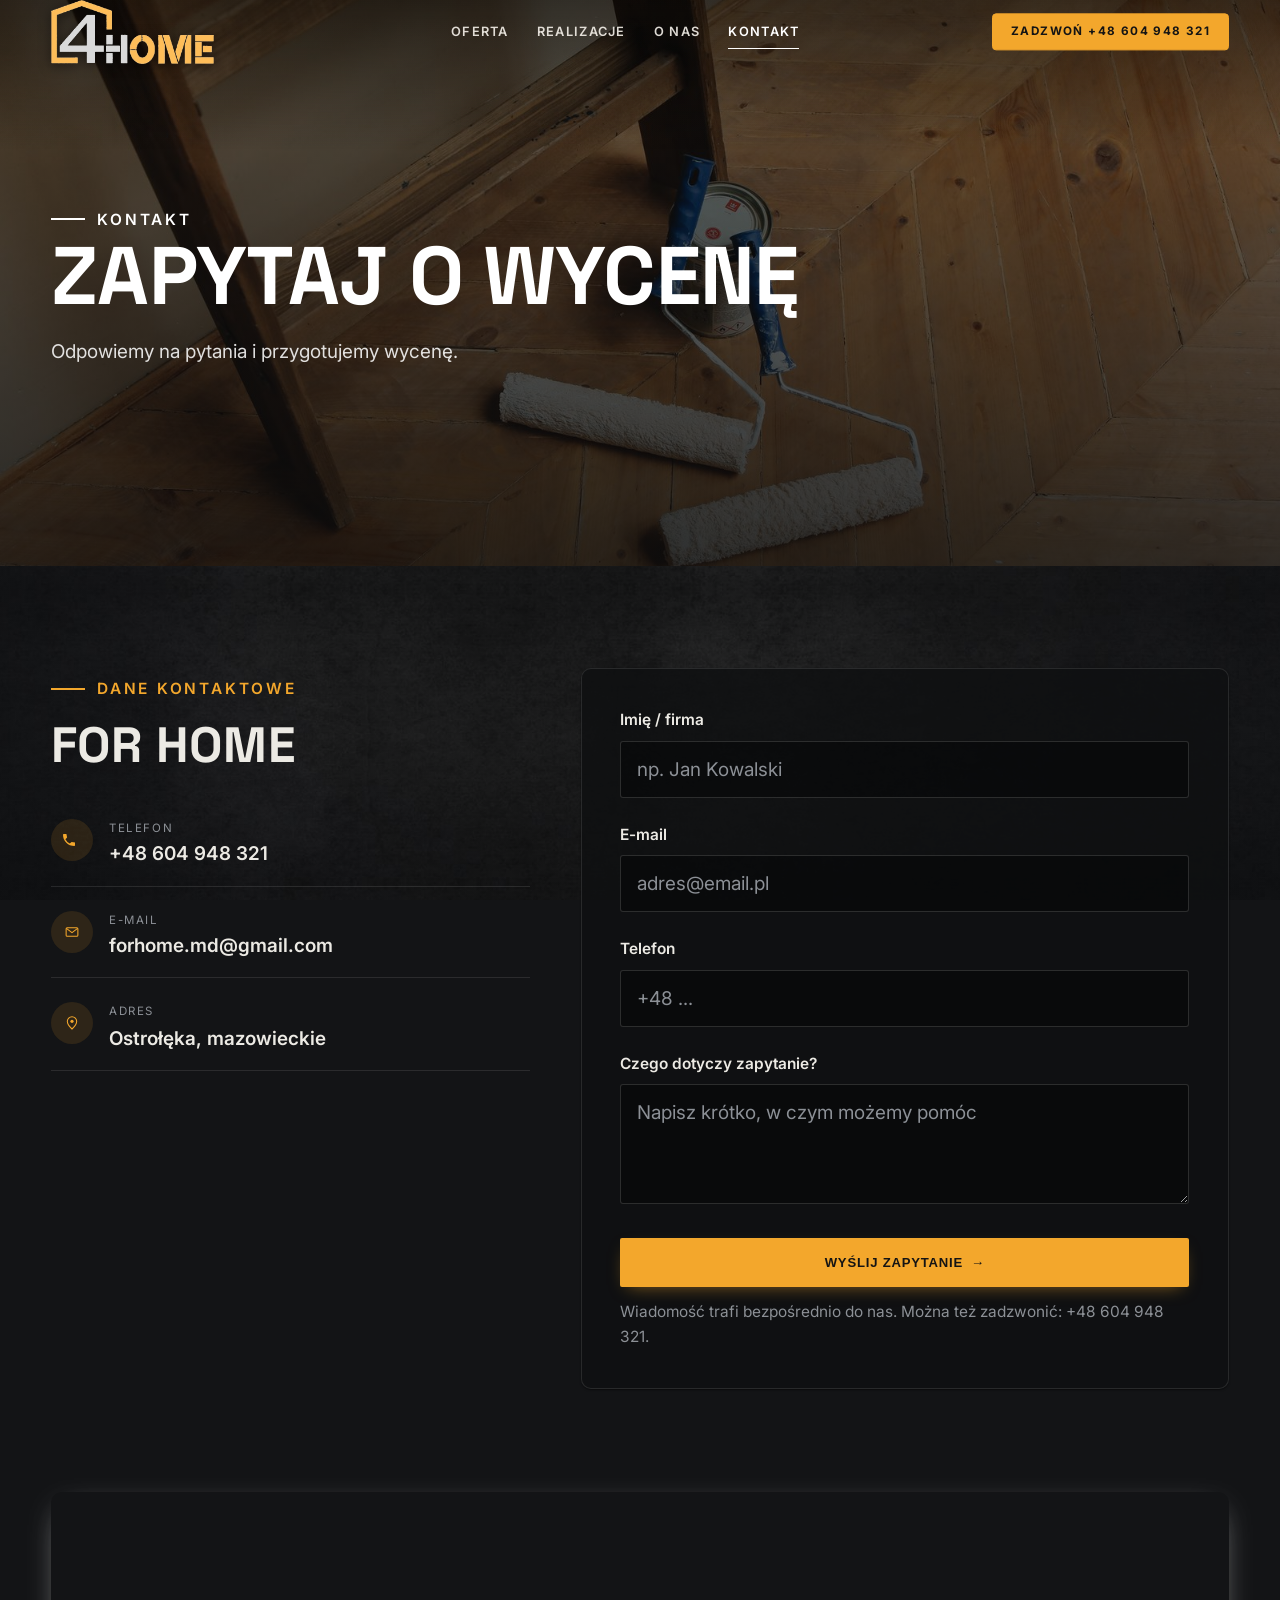
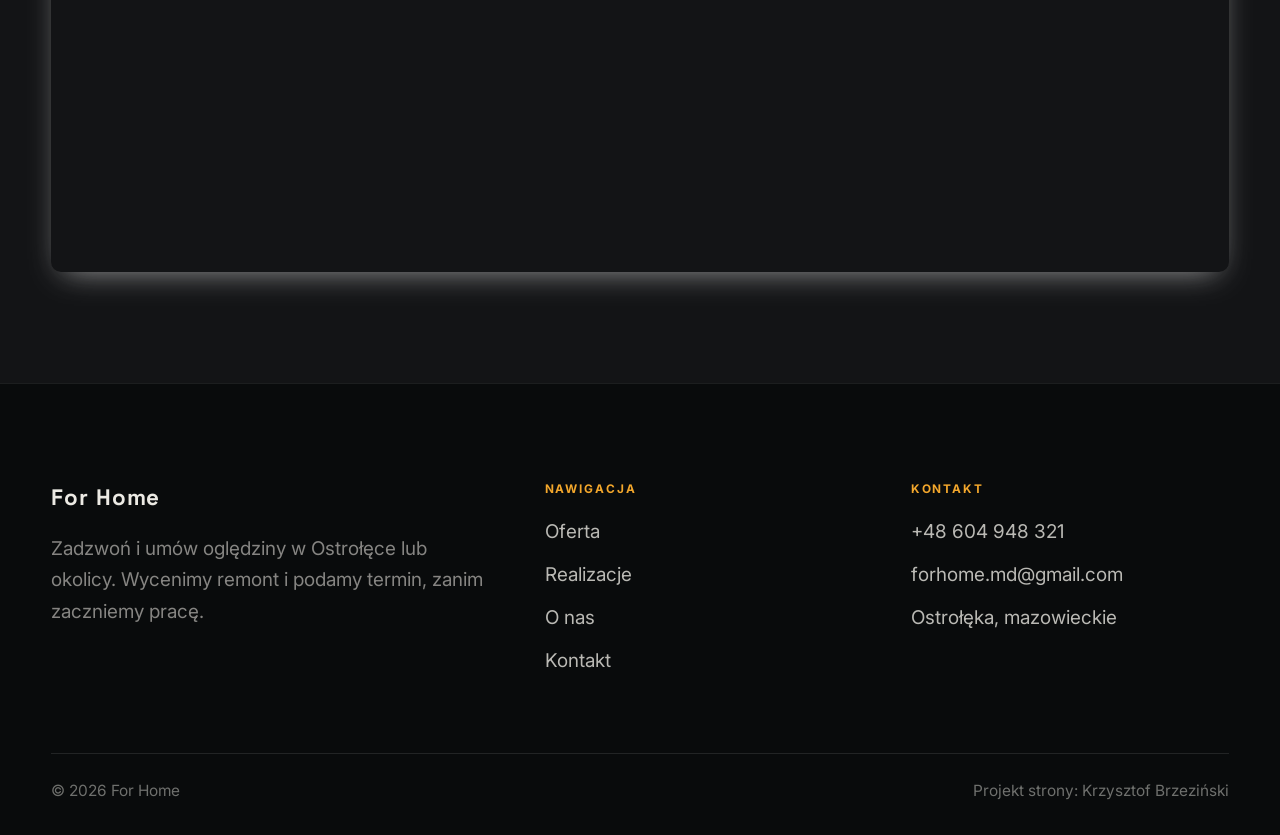
==== commit e00cb036: "4HOME: redesign na industrialny motyw beton + amber (brand) - tekstura betonu wycieta z logo (concre" ====
--- a/kontakt.html
+++ b/kontakt.html
@@ -14,7 +14,7 @@
 
 <header class="nav">
   <div class="wrap nav-inner">
-    <a class="brand brand-has-logo" href="index.html"><img class="brand-logo" src="img/logo.png" alt="For Home"></a>
+    <a class="brand brand-has-logo" href="index.html"><img class="brand-logo" src="img/logo-mark.png" alt="For Home"></a>
     <nav class="nav-links">
       <a href="oferta.html">Oferta</a>
       <a href="realizacje.html">Realizacje</a>
--- a/assets/styles.css
+++ b/assets/styles.css
@@ -625,3 +625,219 @@
 
 /* === auto-paleta ze zdjęć klienta (dopasowanie do estetyki socials) === */
 :root{--accent:#976133;--accent-d:#744922;--accent-soft:rgba(151,97,51,0.10);--paper:#F9F9F8;--paper-2:#EFEEED;--paper-3:#E8E7E5;}
+
+/* ============================================================
+   SKÓRKA: 4HOME — BETON PRZEMYSŁOWY (industrial fit-out, dark).
+   Nadpisuje całość: ciemna tekstura betonu z brandu + amber z logo.
+   Inspiracja: strony remontowo-wykończeniowe premium (dark hero,
+   duży telefon, taśma ostrzegawcza jako sygnatura, stencil display).
+   Doklejane NA WIERZCH — wygrywa nad wszystkim wyżej.
+   ============================================================ */
+:root{
+  --accent:#F3A72C;            /* amber z logo 4HOME */
+  --accent-d:#E0921A;
+  --accent-soft:rgba(243,167,44,.12);
+  --ink:#ECEAE4;              /* jasny tekst na betonie */
+  --ink-soft:#CBC9C3;
+  --muted:#8C9096;           /* chłodny szary betonu */
+  --line:rgba(255,255,255,.13);
+  --paper:#17181A;
+  --paper-2:#1B1D20;
+  --paper-3:#202225;
+  --dark:#0E0F11;
+  --surface:rgba(24,26,29,.66);    /* panel na betonie */
+  --surface-2:rgba(15,16,18,.82);
+  --hairline:1px solid var(--line);
+  --sh-sm:0 1px 2px rgba(0,0,0,.5);
+  --sh-md:0 10px 30px -12px rgba(0,0,0,.7);
+  --sh-lg:0 24px 60px -24px rgba(0,0,0,.85);
+}
+
+/* --- BAZA: tekstura betonu na całej stronie --- */
+body{
+  color:var(--ink);
+  background:#131416;
+  background-image:linear-gradient(rgba(14,15,17,.30),rgba(14,15,17,.30)),url("../img/concrete.jpg");
+  background-size:cover;
+  background-position:center;
+  background-attachment:fixed;
+}
+@media(max-width:820px){ body{background-attachment:scroll} }
+h1,h2,h3,h4{color:var(--ink)}
+h1,h2{font-family:var(--font-display);text-transform:uppercase;letter-spacing:-.01em}
+h2{letter-spacing:.005em}
+p{color:var(--ink-soft)}
+.muted{color:var(--muted)}
+::selection{background:var(--accent);color:#141414}
+
+/* delikatny beton „mid" pod sekcjami parzystymi zamiast jasnego --paper-2 */
+.proces,.fach-promise,.trust-bar,.manifesto,.obszar,.gateways-band{background-color:transparent}
+.proces,.manifesto,.obszar{
+  background-image:linear-gradient(rgba(19,20,22,.55),rgba(19,20,22,.72)),url("../img/concrete-mid.jpg");
+  background-size:cover;background-position:center;background-attachment:fixed;
+  border-block:1px solid rgba(255,255,255,.06);
+}
+@media(max-width:820px){.proces,.manifesto,.obszar{background-attachment:scroll}}
+
+/* --- TAŚMA OSTRZEGAWCZA (sygnatura marki) --- */
+.hazard{height:10px;width:100%;
+  background:repeating-linear-gradient(-45deg,var(--accent) 0 18px,#141414 18px 36px);
+  opacity:.92}
+
+/* --- EYEBROW / HEAD --- */
+.eyebrow{color:var(--accent)}
+.eyebrow::before{background:var(--accent);height:2px;width:34px}
+.head p{color:var(--muted)}
+.head h2::after{background:var(--accent);height:3px}
+.head.reveal.in h2::after,.head.center.reveal.in h2::after{width:64px}
+
+/* --- BUTTONS --- */
+.btn{border-radius:2px;font-weight:700;text-transform:uppercase;letter-spacing:.06em;font-size:.82rem}
+.btn-accent{background:var(--accent);color:#141414;box-shadow:0 6px 18px -8px rgba(243,167,44,.6)}
+.btn-accent:hover{background:#ffb838;color:#141414;box-shadow:0 10px 26px -10px rgba(243,167,44,.7)}
+.btn-ghost{background:rgba(255,255,255,.03);color:var(--ink);border-color:rgba(255,255,255,.28)}
+.btn-ghost:hover{border-color:var(--accent);color:var(--accent);background:rgba(243,167,44,.06)}
+.btn-light{background:#ECEAE4;color:#141414}
+.btn-light:hover{background:#fff}
+
+/* --- NAV (dark concrete, amber CTA) --- */
+.nav .brand-logo{filter:drop-shadow(0 2px 6px rgba(0,0,0,.6))}
+.nav.nav-solid{background:rgba(14,15,17,.86);backdrop-filter:saturate(120%) blur(12px);border-bottom:1px solid rgba(255,255,255,.08)}
+.nav.nav-solid .brand .name{color:var(--ink)}
+.nav.nav-solid .brand .sub{color:var(--accent)}
+.nav.nav-solid .nav-links a:not(.btn-accent){color:rgba(236,234,228,.82)}
+.nav.nav-solid .nav-links a:not(.btn-accent):hover,.nav.nav-solid .nav-links a.active:not(.btn-accent){color:#fff}
+.nav.nav-solid .nav-links a:not(.btn-accent)::after{background:var(--accent)}
+.nav.nav-solid .nav-toggle span{background:var(--ink)}
+.nav .nav-links a.btn-accent,.nav.nav-solid .nav-links a.btn-accent{background:var(--accent);border-color:var(--accent);color:#141414}
+@media(min-width:681px){.nav:not(.nav-solid) .nav-links a.btn-accent{background:var(--accent);border-color:var(--accent);color:#141414}}
+@media(max-width:680px){.nav .nav-links{background:rgba(14,15,17,.97);backdrop-filter:blur(12px)}
+  .nav .nav-links a:not(.btn-accent){color:rgba(236,234,228,.9)}
+  .nav .nav-links a{border-bottom-color:rgba(255,255,255,.08)}}
+
+/* --- HERO FACHOWCY → industrial concrete --- */
+.hero-fach{position:relative;background:#101113;border-bottom:none}
+.hero-fach::after{content:"";position:absolute;left:0;right:0;bottom:0;height:10px;z-index:3;
+  background:repeating-linear-gradient(-45deg,var(--accent) 0 18px,#141414 18px 36px)}
+.hf-photo{filter:contrast(1.04) brightness(.94)}
+.hf-panel{position:relative;order:-1;overflow:hidden;
+  background:linear-gradient(120deg,rgba(16,17,19,.94),rgba(16,17,19,.80)),url("../img/concrete-mid.jpg");
+  background-size:cover;background-position:center;
+  border-right:3px solid var(--accent)}
+/* wielki znak domu-4 jako znak wodny w tle panelu */
+.hf-panel::before{content:"";position:absolute;right:-6%;bottom:-12%;width:min(60%,420px);aspect-ratio:576/227;
+  background:url("../img/logo-mark.png") no-repeat center/contain;opacity:.06;z-index:0;pointer-events:none;transform:rotate(0deg)}
+.hf-panel>*{position:relative;z-index:1}
+.hf-kicker{color:var(--accent);display:inline-flex;align-items:center;gap:.6rem}
+.hf-kicker::before{content:"";width:26px;height:3px;background:var(--accent);display:inline-block}
+.hf-title{color:#fff;text-transform:uppercase;letter-spacing:-.01em}
+.hf-title em{color:var(--accent);font-style:normal}
+.hf-phone-num .ico-tel{color:var(--accent)}
+.hf-trust{color:rgba(236,234,228,.8);border-top-color:rgba(255,255,255,.14)}
+.hf-trust b{color:var(--accent)}
+
+/* --- PROMISE BAR --- */
+.fach-promise{background:rgba(12,13,15,.75);border-block:1px solid rgba(255,255,255,.08);backdrop-filter:blur(4px)}
+.fp-row li{color:var(--ink-soft)}
+.fp-row li:not(:last-child)::after{background:var(--accent)}
+
+/* --- TRUST STRIP (liczby) --- */
+.trust-bar{background:rgba(12,13,15,.7);border-block:1px solid rgba(255,255,255,.08)}
+.tb-stat{border-bottom-color:var(--accent)}
+.tb-num{color:#fff}
+.tb-lab{color:var(--muted)}
+
+/* --- PROCES --- */
+.proces-line li::before{background:rgba(255,255,255,.15)}
+.proces-line li::after{background:var(--accent);box-shadow:0 0 0 4px #17181a,0 0 14px rgba(243,167,44,.5)}
+.proces-line .pno{color:var(--accent)}
+.proces-line h3{color:#fff}
+.proces-line p{color:var(--muted)}
+
+/* --- GATEWAYS --- */
+.gateway{border:1px solid rgba(255,255,255,.08)}
+.gateway img{filter:contrast(1.05) brightness(.9)}
+.gateway::after{background:linear-gradient(180deg,transparent 30%,rgba(10,11,12,.92))}
+.gateway .g-ttl{border-left:3px solid var(--accent);padding-left:var(--space-4);margin:var(--space-5);bottom:var(--space-3);width:auto}
+.gateway:hover img{filter:contrast(1.05) brightness(1)}
+
+/* --- LISTA USŁUG --- */
+.fach-uslugi .fu-list{border-top:2px solid var(--accent)}
+.fu-row{border-top-color:rgba(255,255,255,.1)}
+.fu-row:last-child{border-bottom-color:rgba(255,255,255,.1)}
+.fu-name{color:#fff}
+.fu-row:hover .fu-name{color:var(--accent)}
+.fu-desc{color:var(--muted)}
+.fu-cta{color:var(--accent)}
+.fu-cta:hover{color:#fff}
+
+/* --- GALLERY --- */
+.tile{border:1px solid rgba(255,255,255,.08);border-radius:2px}
+.tile img{filter:contrast(1.04) brightness(.94)}
+.tile:hover img{filter:contrast(1.04) brightness(1);transform:scale(1.05)}
+.tile .cap{background:linear-gradient(transparent,rgba(8,9,10,.9));border-left:3px solid var(--accent)}
+
+/* --- OBSZAR --- */
+.obszar-list li{border-color:rgba(255,255,255,.16);color:var(--ink-soft);background:rgba(255,255,255,.02)}
+.obszar-list li:hover{border-color:var(--accent);color:var(--accent)}
+.obszar-list li.is-home{background:var(--accent);border-color:var(--accent);color:#141414}
+
+/* --- CTA (blok amber przemysłowy) --- */
+.cta{background:var(--accent);color:#141414;position:relative;overflow:hidden}
+.cta::after{content:"";position:absolute;inset:0;opacity:.10;pointer-events:none;
+  background:url("../img/concrete-mid.jpg") center/cover;mix-blend-mode:multiply}
+.cta::before{content:"";position:absolute;left:0;top:0;bottom:0;width:10px;z-index:2;
+  background:repeating-linear-gradient(-45deg,#141414 0 14px,transparent 14px 28px);opacity:.35;border-radius:0}
+.cta h2{color:#141414}
+.cta p{color:rgba(20,20,20,.82)}
+.cta .eyebrow{color:#3a2c07}
+.cta .eyebrow::before{background:#3a2c07}
+.cta-actions .btn-light{background:#141414;color:#fff}
+.cta-actions .btn-light:hover{background:#000}
+.cta-actions .btn-ghost{color:#141414;border-color:rgba(20,20,20,.4)}
+.cta-actions .btn-ghost:hover{background:rgba(20,20,20,.08);color:#141414;border-color:#141414}
+
+/* --- FOOTER --- */
+footer{background:rgba(9,10,11,.92);border-top:1px solid rgba(255,255,255,.08)}
+.foot-brand .name{color:var(--ink)}
+.foot-brand p{color:rgba(236,234,228,.55)}
+.foot-col h4{color:var(--accent)}
+.foot-col a,.foot-col p{color:rgba(236,234,228,.78)}
+.foot-col a:hover{color:var(--accent)}
+.foot-bot{color:rgba(236,234,228,.45);border-top-color:rgba(255,255,255,.1)}
+
+/* --- STICKY-CALL (mobile) --- */
+.sticky-call{background:rgba(255,255,255,.08)}
+.sc-call{background:var(--accent);color:#141414}
+.sc-quote{background:#1b1d20;color:var(--ink)}
+
+/* --- PODSTRONY: pagehead / svc-row / split / kontakt --- */
+.pagehead{background:#101113;border-bottom:none}
+.pagehead::after{background:linear-gradient(180deg,rgba(10,11,12,.45),rgba(10,11,12,.82))}
+.pagehead img{filter:contrast(1.04) brightness(.9)}
+.svc-row+.svc-row{border-top-color:rgba(255,255,255,.1)}
+.svc-row .num{color:var(--accent)}
+.svc-row h3{color:#fff}
+.svc-row li{color:var(--muted)}
+.svc-row li::before{background:var(--accent)}
+.svc-row-art{border:1px solid rgba(255,255,255,.08)}
+.svc-row-art img{filter:contrast(1.04) brightness(.94)}
+.split-art{border:1px solid rgba(255,255,255,.08)}
+.split-art img{filter:contrast(1.04) brightness(.94)}
+.split-copy h2{color:#fff}
+.split-copy p{color:var(--ink-soft)}
+.info-row{border-bottom-color:rgba(255,255,255,.1)}
+.info-row .ic{background:var(--accent-soft);color:var(--accent)}
+.info-row .lbl{color:var(--muted)}
+.info-row .val{color:var(--ink)}
+.info-row a.val:hover{color:var(--accent)}
+.form{background:var(--surface-2);border-color:rgba(255,255,255,.1);backdrop-filter:blur(6px)}
+.form label{color:var(--ink)}
+.form input,.form textarea{background:rgba(0,0,0,.35);border-color:rgba(255,255,255,.14);color:var(--ink)}
+.form input::placeholder,.form textarea::placeholder{color:var(--muted)}
+.form input:focus,.form textarea:focus{border-color:var(--accent);background:rgba(0,0,0,.5)}
+.form .note{color:var(--muted)}
+.map{filter:grayscale(.3) contrast(1.05) brightness(.85) invert(.9) hue-rotate(180deg)}
+
+/* --- reveal linia pod h2 na .cta (kontrast) --- */
+.cta .head h2::after{background:#141414}
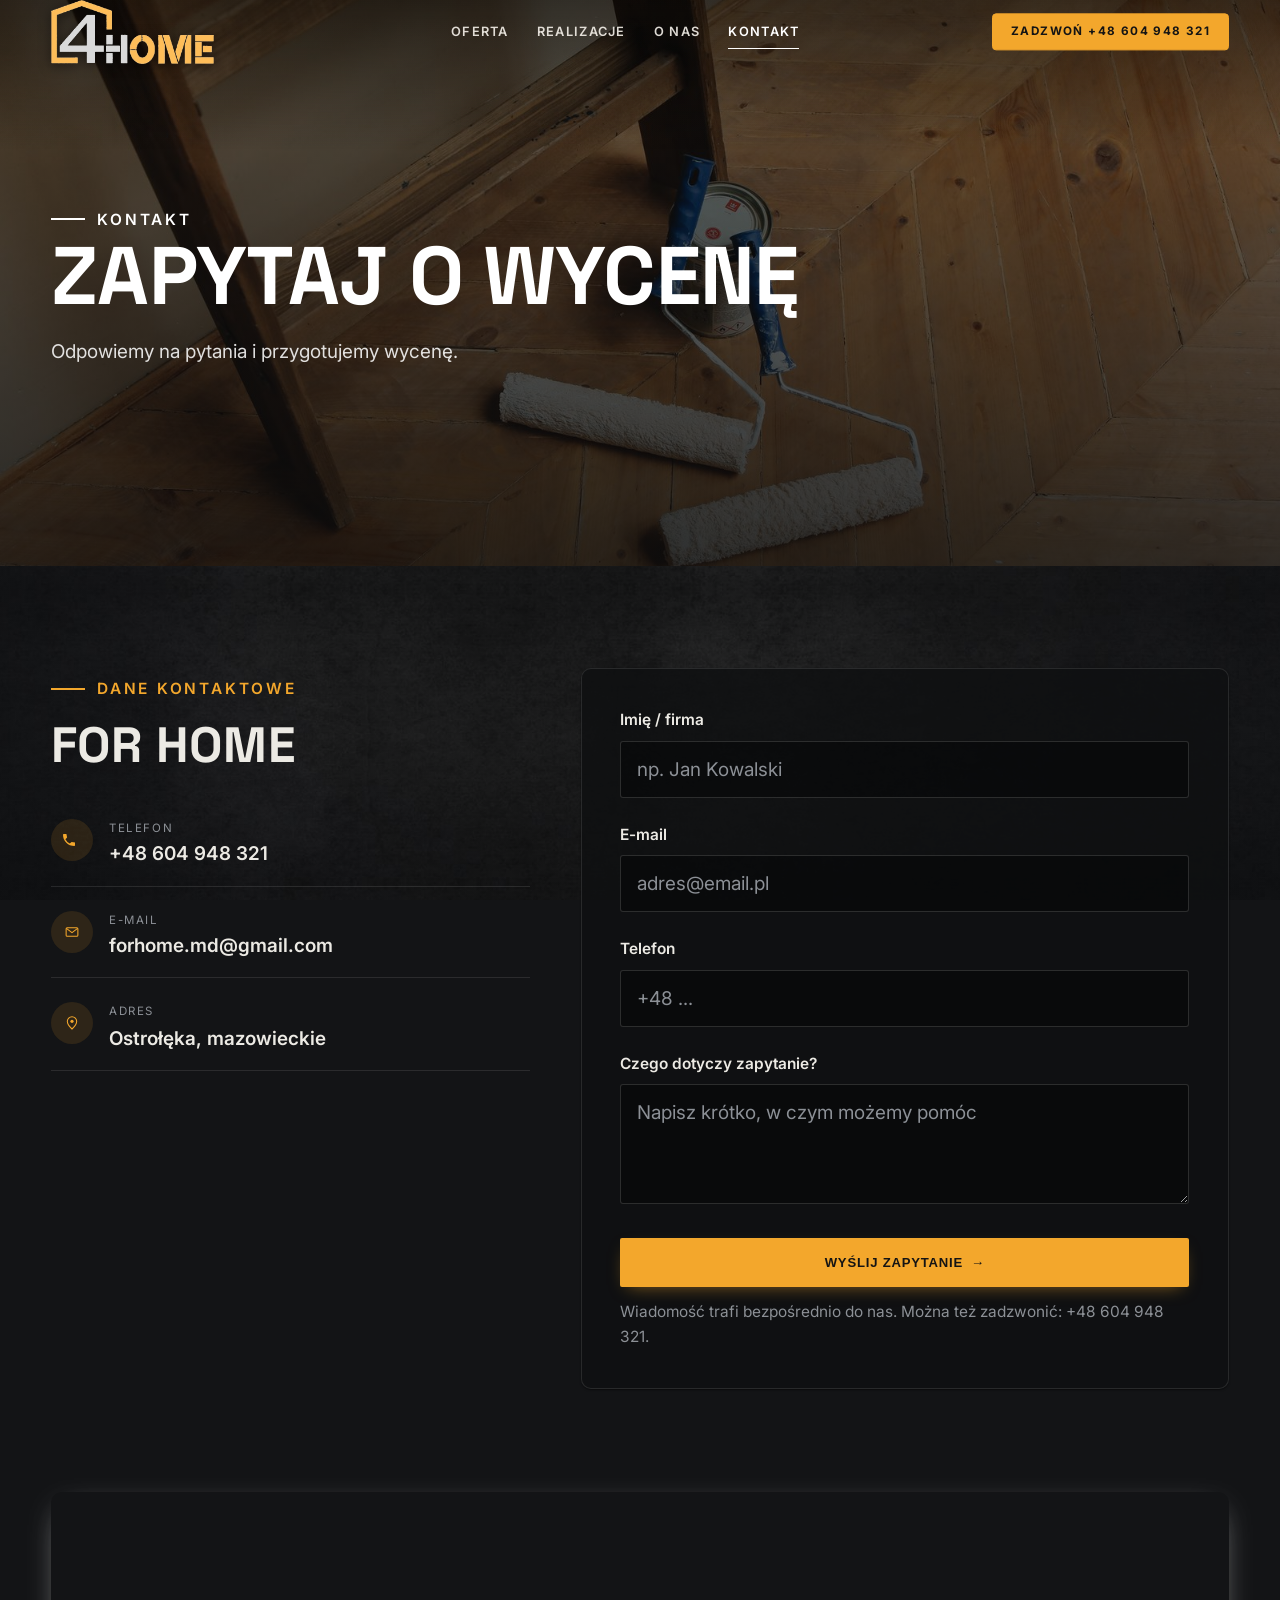
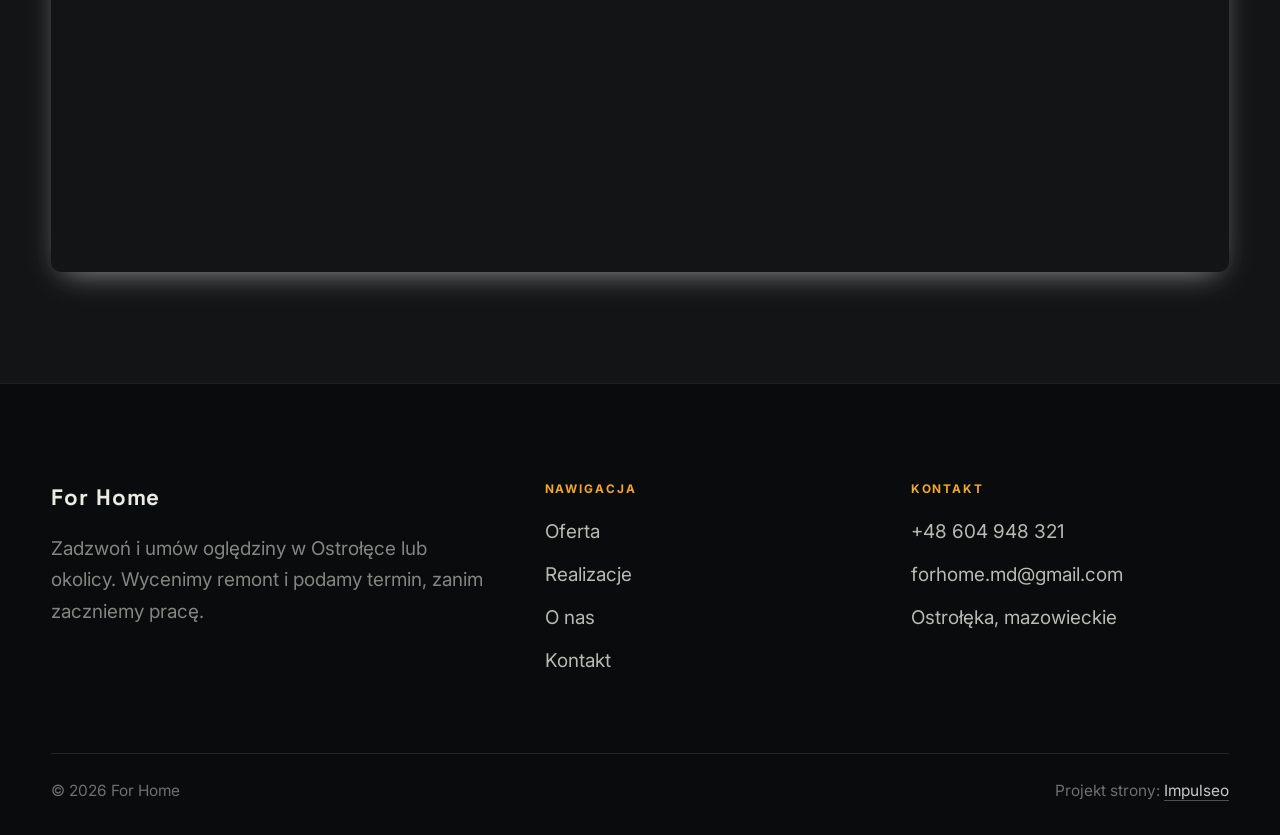
==== commit 39e90597: "Stopka: podpis Impulseo z linkiem + poprawka znikajacego napisu w naglowku" ====
--- a/kontakt.html
+++ b/kontakt.html
@@ -89,7 +89,7 @@
     </div>
     <div class="foot-bot">
       <span>© 2026 For Home</span>
-      <span>Projekt strony: Krzysztof Brzeziński</span>
+      <span>Projekt strony: <a class="foot-credit" href="https://impulseo.pl" target="_blank" rel="noopener">Impulseo</a></span>
     </div>
   </div>
 </footer>
--- a/assets/styles.css
+++ b/assets/styles.css
@@ -1,7 +1,7 @@
 /* ============================================================
    STOLBASZ — premium, architektoniczny B2B fit-out
    Jasna paleta, zero brązu. System wg premium-web-craft.
-   Projekt strony: Krzysztof Brzeziński
+   Projekt strony: Impulseo (impulseo.pl)
    ============================================================ */
 
 :root{
@@ -841,3 +841,64 @@
 
 /* --- reveal linia pod h2 na .cta (kontrast) --- */
 .cta .head h2::after{background:#141414}
+
+/* === HERO-FIT (29.07.2026) — hero DOPASOWUJE SIĘ do wysokości okna =========================
+   Zgłoszenie K. 29.07: na jego laptopie przyciski CTA w hero były ucięte dolną krawędzią
+   (Modern House). Pomiar headless (1512x879 → realny widok 792 px): dolna krawędź CTA
+   wypadała 123 px POD ekranem. Nawet przy maksymalnym oknie (982) było -20 px.
+
+   DLACZEGO POPRZEDNI FIX NIE DZIAŁAŁ: 27.07 dołożyliśmy @media(max-height:820px) — próg.
+   Widok K. ma ~792-895 px, czyli TUŻ NAD progiem → reguła w ogóle się nie włączała.
+   Progi są kruche: każdy inny laptop/dok/pasek zakładek przesuwa granicę.
+
+   ROZWIĄZANIE: zero progów. Każdy rozmiar, który decyduje o wysokości hero (typografia,
+   odstępy, padding), dostaje `min(dotychczasowa-wartość, X svh)` — czyli na wysokim ekranie
+   nic się nie zmienia, a im niższe okno, tym płynniej mniejsze. Treści NIE ucinamy.
+
+   Doklejane na SAM KONIEC styles.css (po motion) → wygrywa kaskadę, nie rusza reguł w miejscu.
+   Weryfikacja: tools-retrofit/measure_fold.py (mierzy zapas pod CTA dla 720/800/879/982). */
+
+/* ---------- HERO KINOWY (strona główna, rodziny „editorial") ---------- */
+.hero-cine .wrap{padding-block:min(var(--space-8),4svh)}
+.hero-cine .eyebrow{margin-bottom:min(var(--space-5),2svh)}
+.hero-cine h1{font-size:min(clamp(2.9rem,2rem + 4.4vw,5.2rem),7.6svh);
+  margin-bottom:min(var(--space-5),2.4svh)}
+.hero-cine .lead{font-size:min(1.125rem,2.3svh);line-height:1.55;
+  margin-bottom:min(var(--space-7),3.2svh)}
+
+/* ---------- HERO FACHOWCY — wariant A (pełny ekran) ---------- */
+.hf-panel{padding-top:min(clamp(6.5rem,13vh,9rem),11svh);
+  padding-bottom:min(clamp(2.6rem,6vh,3.6rem),4svh)}
+.hf-title{font-size:min(clamp(2.3rem,1.6rem + 3.2vw,4.3rem),7svh);
+  margin-top:min(var(--space-4),1.8svh);margin-bottom:min(var(--space-4),1.8svh)}
+.hf-lead{font-size:min(1.18rem,2.3svh);line-height:1.5}
+.hf-phone{margin-top:min(var(--space-6),2.8svh);margin-bottom:min(var(--space-5),2.2svh)}
+.hf-phone-num{font-size:min(clamp(2rem,1.5rem + 2.4vw,3.05rem),5.2svh)}
+.hf-trust{margin-top:min(var(--space-6),2.6svh);padding-top:min(var(--space-4),1.6svh)}
+
+/* Telefon: tam liczy się czytelność, nie upychanie — skalowanie wysokością wyłączone,
+   bo przy 844 px wysokości ekranu svh-limity zaczęłyby zmniejszać tekst bez potrzeby. */
+@media(max-width:680px){
+  .hero-cine h1{font-size:clamp(1.9rem,1.15rem + 4.4vw,2.7rem)}
+  .hero-cine .lead{font-size:.98rem}
+  .hf-title{font-size:clamp(2.1rem,1.6rem + 3.2vw,3rem)}
+  .hf-lead{font-size:1rem}
+  .hf-phone-num{font-size:clamp(1.9rem,1.5rem + 2.4vw,2.5rem)}
+}
+/* === /HERO-FIT === */
+
+
+/* ====== IMPULSEO-FIX-20260731 ======================================================
+   1) PODPIS w stopce jest teraz linkiem do impulseo.pl - ma być widocznie klikalny.
+   2) ŻYWY NAGŁÓWEK: warstwa przenikających kadrów (.mt-hero-layer) miała z-index:1, więc
+      lądowała NAD przyciemnieniem hero, a w rodzinie „fachowcy" nawet nad panelem z tekstem
+      (.hf-panel nie miał własnego z-index). Efekt: przy zmianie zdjęcia napis znikał i wracał.
+      Teraz warstwa idzie tam, gdzie zdjęcie tła (z-index:-2), a treść nagłówka dostaje twardy
+      z-index:3. Zmieniają się WYŁĄCZNIE zdjęcia w tle - napis stoi nieruchomo.
+      (hero-cine celowo pominięte: tam img ma z-index:0 i układ był poprawny.) */
+.foot-bot a.foot-credit{color:rgba(255,255,255,.78);text-decoration:none;border-bottom:1px solid rgba(255,255,255,.28)}
+.foot-bot a.foot-credit:hover{color:#fff;border-bottom-color:#fff}
+.hero-fach > img.mt-hero-layer,.hero-gastro > img.mt-hero-layer,.hero-auto > img.mt-hero-layer,
+.hero-dom > img.mt-hero-layer,.hero-studio > img.mt-hero-layer{z-index:-2}
+.hf-panel,.hf-inner,.hd-panel,.hk-panel,.ha-inner,.hs-inner,.hg-inner{position:relative;z-index:3}
+/* ====== koniec IMPULSEO-FIX-20260731 ====== */
